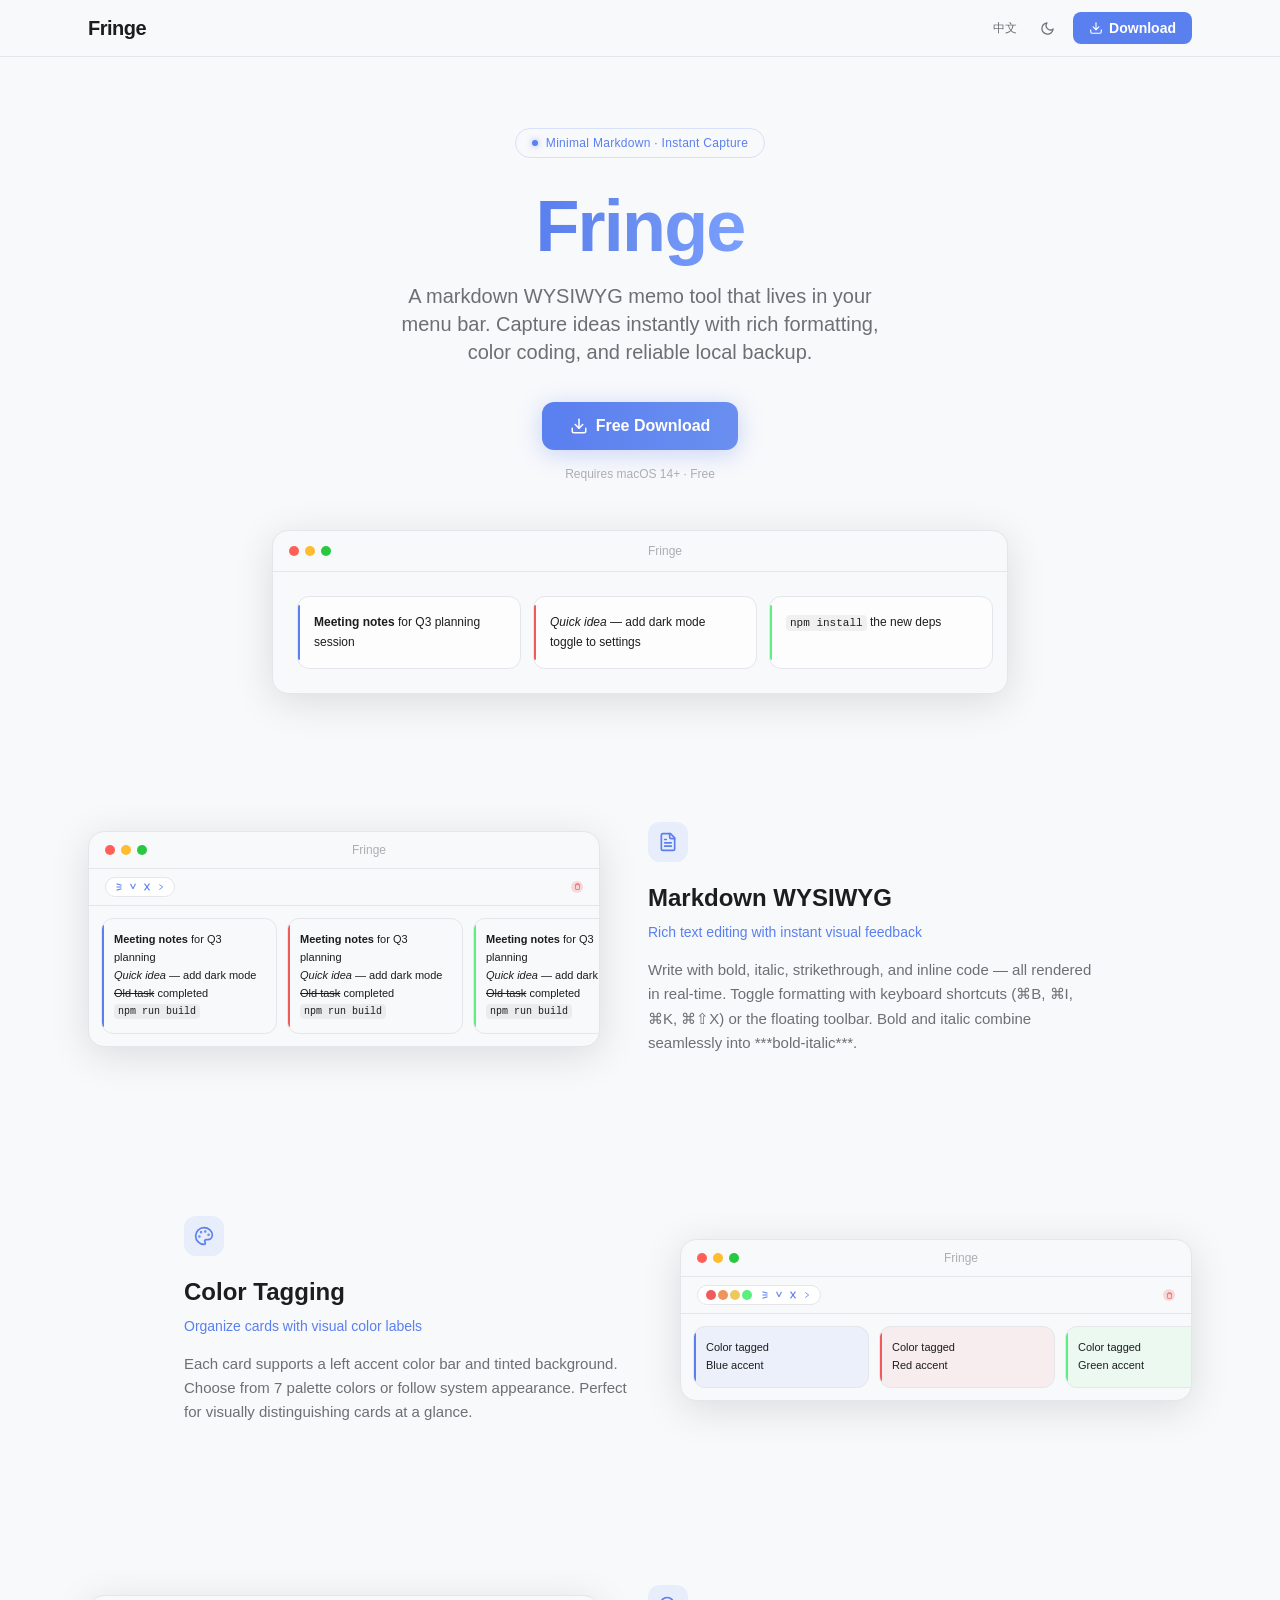
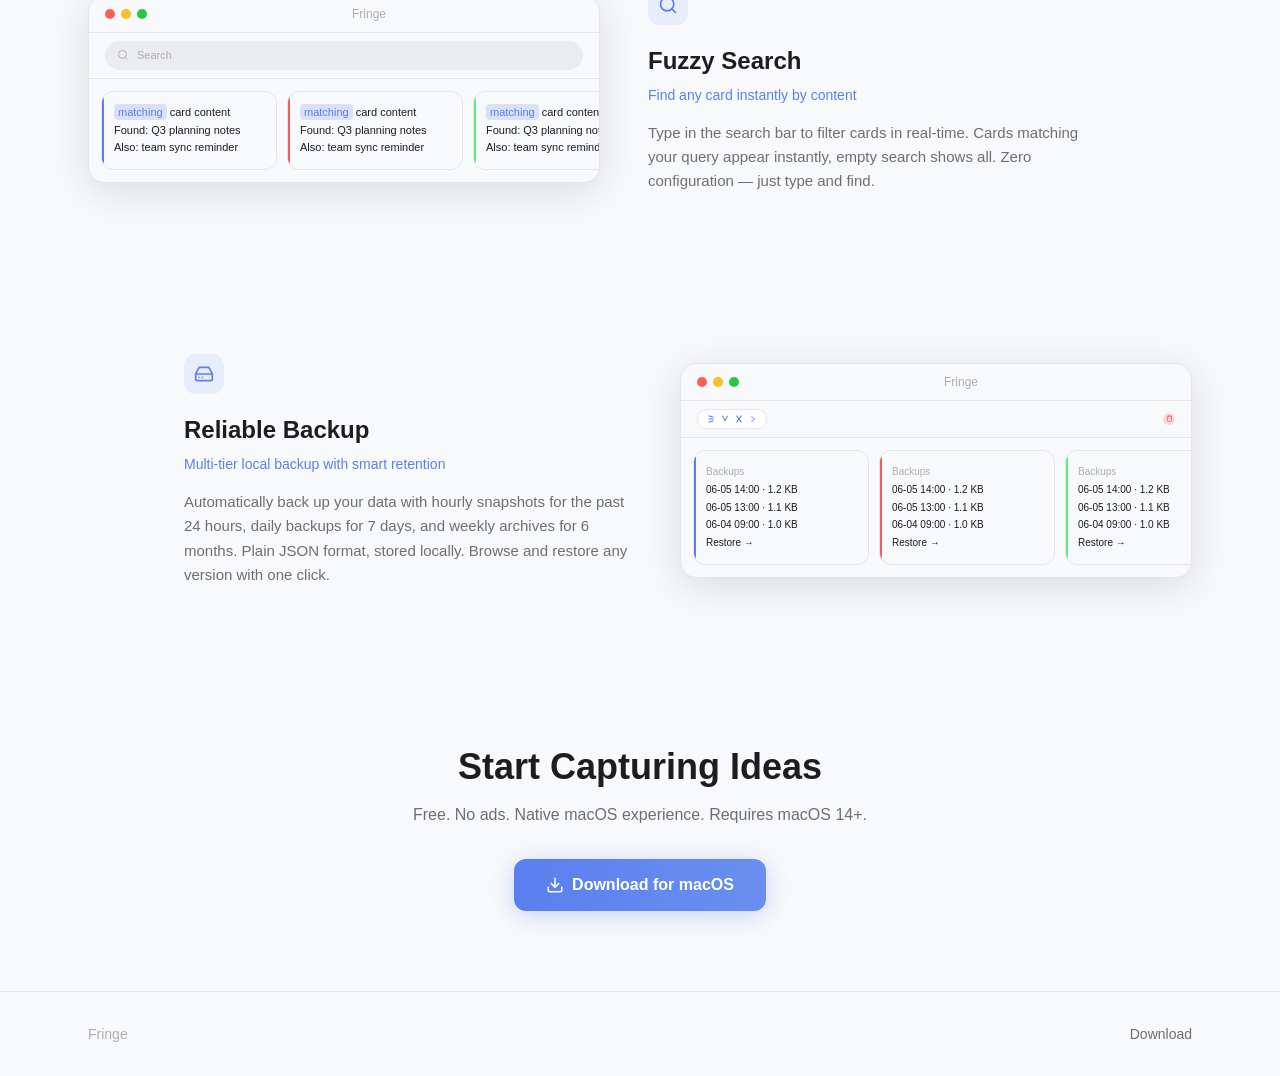
==== docs/index.html @ c09efaa2 "Fringe landing page website Minimal Markdown memo app website with: - Hero section with app UI mocku" ====
<!DOCTYPE html>
<html lang="zh-Hans" class="dark">
<head>
  <meta charset="UTF-8" />
  <meta name="viewport" content="width=device-width, initial-scale=1.0" />
  <title>Fringe — Minimal Markdown Memo</title>
  <link rel="preconnect" href="https://fonts.googleapis.com" />
  <script type="module" crossorigin src="./assets/index-8zR9MeC_.js"></script>
  <link rel="stylesheet" crossorigin href="./assets/index-Bd15b1M5.css">
</head>
<body>
  <div id="root"></div>
</body>
</html>
---- docs/assets/index-Bd15b1M5.css ----
*,:before,:after{--tw-border-spacing-x: 0;--tw-border-spacing-y: 0;--tw-translate-x: 0;--tw-translate-y: 0;--tw-rotate: 0;--tw-skew-x: 0;--tw-skew-y: 0;--tw-scale-x: 1;--tw-scale-y: 1;--tw-pan-x: ;--tw-pan-y: ;--tw-pinch-zoom: ;--tw-scroll-snap-strictness: proximity;--tw-gradient-from-position: ;--tw-gradient-via-position: ;--tw-gradient-to-position: ;--tw-ordinal: ;--tw-slashed-zero: ;--tw-numeric-figure: ;--tw-numeric-spacing: ;--tw-numeric-fraction: ;--tw-ring-inset: ;--tw-ring-offset-width: 0px;--tw-ring-offset-color: #fff;--tw-ring-color: rgb(59 130 246 / .5);--tw-ring-offset-shadow: 0 0 #0000;--tw-ring-shadow: 0 0 #0000;--tw-shadow: 0 0 #0000;--tw-shadow-colored: 0 0 #0000;--tw-blur: ;--tw-brightness: ;--tw-contrast: ;--tw-grayscale: ;--tw-hue-rotate: ;--tw-invert: ;--tw-saturate: ;--tw-sepia: ;--tw-drop-shadow: ;--tw-backdrop-blur: ;--tw-backdrop-brightness: ;--tw-backdrop-contrast: ;--tw-backdrop-grayscale: ;--tw-backdrop-hue-rotate: ;--tw-backdrop-invert: ;--tw-backdrop-opacity: ;--tw-backdrop-saturate: ;--tw-backdrop-sepia: ;--tw-contain-size: ;--tw-contain-layout: ;--tw-contain-paint: ;--tw-contain-style: }::backdrop{--tw-border-spacing-x: 0;--tw-border-spacing-y: 0;--tw-translate-x: 0;--tw-translate-y: 0;--tw-rotate: 0;--tw-skew-x: 0;--tw-skew-y: 0;--tw-scale-x: 1;--tw-scale-y: 1;--tw-pan-x: ;--tw-pan-y: ;--tw-pinch-zoom: ;--tw-scroll-snap-strictness: proximity;--tw-gradient-from-position: ;--tw-gradient-via-position: ;--tw-gradient-to-position: ;--tw-ordinal: ;--tw-slashed-zero: ;--tw-numeric-figure: ;--tw-numeric-spacing: ;--tw-numeric-fraction: ;--tw-ring-inset: ;--tw-ring-offset-width: 0px;--tw-ring-offset-color: #fff;--tw-ring-color: rgb(59 130 246 / .5);--tw-ring-offset-shadow: 0 0 #0000;--tw-ring-shadow: 0 0 #0000;--tw-shadow: 0 0 #0000;--tw-shadow-colored: 0 0 #0000;--tw-blur: ;--tw-brightness: ;--tw-contrast: ;--tw-grayscale: ;--tw-hue-rotate: ;--tw-invert: ;--tw-saturate: ;--tw-sepia: ;--tw-drop-shadow: ;--tw-backdrop-blur: ;--tw-backdrop-brightness: ;--tw-backdrop-contrast: ;--tw-backdrop-grayscale: ;--tw-backdrop-hue-rotate: ;--tw-backdrop-invert: ;--tw-backdrop-opacity: ;--tw-backdrop-saturate: ;--tw-backdrop-sepia: ;--tw-contain-size: ;--tw-contain-layout: ;--tw-contain-paint: ;--tw-contain-style: }*,:before,:after{box-sizing:border-box;border-width:0;border-style:solid;border-color:#e5e7eb}:before,:after{--tw-content: ""}html,:host{line-height:1.5;-webkit-text-size-adjust:100%;-moz-tab-size:4;-o-tab-size:4;tab-size:4;font-family:SF Pro Display,SF Pro Text,-apple-system,BlinkMacSystemFont,Helvetica Neue,sans-serif;font-feature-settings:normal;font-variation-settings:normal;-webkit-tap-highlight-color:transparent}body{margin:0;line-height:inherit}hr{height:0;color:inherit;border-top-width:1px}abbr:where([title]){-webkit-text-decoration:underline dotted;text-decoration:underline dotted}h1,h2,h3,h4,h5,h6{font-size:inherit;font-weight:inherit}a{color:inherit;text-decoration:inherit}b,strong{font-weight:bolder}code,kbd,samp,pre{font-family:ui-monospace,SFMono-Regular,Menlo,Monaco,Consolas,Liberation Mono,Courier New,monospace;font-feature-settings:normal;font-variation-settings:normal;font-size:1em}small{font-size:80%}sub,sup{font-size:75%;line-height:0;position:relative;vertical-align:baseline}sub{bottom:-.25em}sup{top:-.5em}table{text-indent:0;border-color:inherit;border-collapse:collapse}button,input,optgroup,select,textarea{font-family:inherit;font-feature-settings:inherit;font-variation-settings:inherit;font-size:100%;font-weight:inherit;line-height:inherit;letter-spacing:inherit;color:inherit;margin:0;padding:0}button,select{text-transform:none}button,input:where([type=button]),input:where([type=reset]),input:where([type=submit]){-webkit-appearance:button;background-color:transparent;background-image:none}:-moz-focusring{outline:auto}:-moz-ui-invalid{box-shadow:none}progress{vertical-align:baseline}::-webkit-inner-spin-button,::-webkit-outer-spin-button{height:auto}[type=search]{-webkit-appearance:textfield;outline-offset:-2px}::-webkit-search-decoration{-webkit-appearance:none}::-webkit-file-upload-button{-webkit-appearance:button;font:inherit}summary{display:list-item}blockquote,dl,dd,h1,h2,h3,h4,h5,h6,hr,figure,p,pre{margin:0}fieldset{margin:0;padding:0}legend{padding:0}ol,ul,menu{list-style:none;margin:0;padding:0}dialog{padding:0}textarea{resize:vertical}input::-moz-placeholder,textarea::-moz-placeholder{opacity:1;color:#9ca3af}input::placeholder,textarea::placeholder{opacity:1;color:#9ca3af}button,[role=button]{cursor:pointer}:disabled{cursor:default}img,svg,video,canvas,audio,iframe,embed,object{display:block;vertical-align:middle}img,video{max-width:100%;height:auto}[hidden]:where(:not([hidden=until-found])){display:none}.fixed{position:fixed}.absolute{position:absolute}.relative{position:relative}.bottom-1\.5{bottom:.375rem}.bottom-2{bottom:.5rem}.left-0{left:0}.right-0{right:0}.top-0{top:0}.top-1\.5{top:.375rem}.top-2{top:.5rem}.z-10{z-index:10}.z-50{z-index:50}.mx-auto{margin-left:auto;margin-right:auto}.mb-2{margin-bottom:.5rem}.mb-4{margin-bottom:1rem}.mb-5{margin-bottom:1.25rem}.mb-8{margin-bottom:2rem}.ml-1{margin-left:.25rem}.mr-1{margin-right:.25rem}.mt-12{margin-top:3rem}.mt-4{margin-top:1rem}.mt-5{margin-top:1.25rem}.mt-9{margin-top:2.25rem}.inline{display:inline}.flex{display:flex}.inline-flex{display:inline-flex}.h-1\.5{height:.375rem}.h-10{height:2.5rem}.h-14{height:3.5rem}.h-2\.5{height:.625rem}.h-3{height:.75rem}.h-8{height:2rem}.min-h-screen{min-height:100vh}.w-0\.5{width:.125rem}.w-1\.5{width:.375rem}.w-10{width:2.5rem}.w-2\.5{width:.625rem}.w-3{width:.75rem}.w-44{width:11rem}.w-56{width:14rem}.w-8{width:2rem}.w-full{width:100%}.max-w-2xl{max-width:42rem}.max-w-3xl{max-width:48rem}.max-w-6xl{max-width:72rem}.max-w-lg{max-width:32rem}.max-w-md{max-width:28rem}.flex-1{flex:1 1 0%}.flex-shrink-0{flex-shrink:0}.flex-col{flex-direction:column}.flex-wrap{flex-wrap:wrap}.items-center{align-items:center}.justify-center{justify-content:center}.justify-between{justify-content:space-between}.gap-0\.5{gap:.125rem}.gap-1{gap:.25rem}.gap-1\.5{gap:.375rem}.gap-12{gap:3rem}.gap-2{gap:.5rem}.gap-2\.5{gap:.625rem}.gap-3{gap:.75rem}.gap-4{gap:1rem}.gap-6{gap:1.5rem}.overflow-hidden{overflow:hidden}.overflow-x-auto{overflow-x:auto}.rounded{border-radius:.25rem}.rounded-2xl{border-radius:1rem}.rounded-full{border-radius:9999px}.rounded-lg{border-radius:.5rem}.rounded-md{border-radius:.375rem}.rounded-xl{border-radius:.75rem}.border{border-width:1px}.border-b{border-bottom-width:1px}.border-t{border-top-width:1px}.border-\[\#5A7FEF\]\/20{border-color:#5a7fef33}.border-\[\#e5e5ea\]{--tw-border-opacity: 1;border-color:rgb(229 229 234 / var(--tw-border-opacity, 1))}.bg-\[\#28c840\]{--tw-bg-opacity: 1;background-color:rgb(40 200 64 / var(--tw-bg-opacity, 1))}.bg-\[\#5A7FEF\]{--tw-bg-opacity: 1;background-color:rgb(90 127 239 / var(--tw-bg-opacity, 1))}.bg-\[\#5A7FEF\]\/10{background-color:#5a7fef1a}.bg-\[\#5A7FEF\]\/20{background-color:#5a7fef33}.bg-\[\#5AEF7F\]{--tw-bg-opacity: 1;background-color:rgb(90 239 127 / var(--tw-bg-opacity, 1))}.bg-\[\#EF5A5A\]{--tw-bg-opacity: 1;background-color:rgb(239 90 90 / var(--tw-bg-opacity, 1))}.bg-\[\#EF5A5A\]\/20{background-color:#ef5a5a33}.bg-\[\#f8f9fb\]{--tw-bg-opacity: 1;background-color:rgb(248 249 251 / var(--tw-bg-opacity, 1))}.bg-\[\#f8f9fb\]\/80{background-color:#f8f9fbcc}.bg-\[\#febc2e\]{--tw-bg-opacity: 1;background-color:rgb(254 188 46 / var(--tw-bg-opacity, 1))}.bg-\[\#ff5f57\]{--tw-bg-opacity: 1;background-color:rgb(255 95 87 / var(--tw-bg-opacity, 1))}.bg-black\/5{background-color:#0000000d}.bg-white{--tw-bg-opacity: 1;background-color:rgb(255 255 255 / var(--tw-bg-opacity, 1))}.bg-white\/70{background-color:#ffffffb3}.bg-gradient-to-r{background-image:linear-gradient(to right,var(--tw-gradient-stops))}.from-\[\#5A7FEF\]{--tw-gradient-from: #5A7FEF var(--tw-gradient-from-position);--tw-gradient-to: rgb(90 127 239 / 0) var(--tw-gradient-to-position);--tw-gradient-stops: var(--tw-gradient-from), var(--tw-gradient-to)}.via-\[\#6A8FF0\]{--tw-gradient-to: rgb(106 143 240 / 0) var(--tw-gradient-to-position);--tw-gradient-stops: var(--tw-gradient-from), #6A8FF0 var(--tw-gradient-via-position), var(--tw-gradient-to)}.to-\[\#6A8FF0\]{--tw-gradient-to: #6A8FF0 var(--tw-gradient-to-position)}.to-\[\#7A9FFF\]{--tw-gradient-to: #7A9FFF var(--tw-gradient-to-position)}.bg-clip-text{-webkit-background-clip:text;background-clip:text}.p-3{padding:.75rem}.p-4{padding:1rem}.p-6{padding:1.5rem}.px-1{padding-left:.25rem;padding-right:.25rem}.px-2{padding-left:.5rem;padding-right:.5rem}.px-3{padding-left:.75rem;padding-right:.75rem}.px-4{padding-left:1rem;padding-right:1rem}.px-6{padding-left:1.5rem;padding-right:1.5rem}.px-7{padding-left:1.75rem;padding-right:1.75rem}.px-8{padding-left:2rem;padding-right:2rem}.py-0\.5{padding-top:.125rem;padding-bottom:.125rem}.py-1{padding-top:.25rem;padding-bottom:.25rem}.py-1\.5{padding-top:.375rem;padding-bottom:.375rem}.py-2{padding-top:.5rem;padding-bottom:.5rem}.py-2\.5{padding-top:.625rem;padding-bottom:.625rem}.py-20{padding-top:5rem;padding-bottom:5rem}.py-3{padding-top:.75rem;padding-bottom:.75rem}.py-3\.5{padding-top:.875rem;padding-bottom:.875rem}.py-8{padding-top:2rem;padding-bottom:2rem}.pb-12{padding-bottom:3rem}.pt-32{padding-top:8rem}.text-center{text-align:center}.font-mono{font-family:ui-monospace,SFMono-Regular,Menlo,Monaco,Consolas,Liberation Mono,Courier New,monospace}.text-2xl{font-size:1.5rem;line-height:2rem}.text-3xl{font-size:1.875rem;line-height:2.25rem}.text-5xl{font-size:3rem;line-height:1}.text-\[10px\]{font-size:10px}.text-\[11px\]{font-size:11px}.text-\[15px\]{font-size:15px}.text-base{font-size:1rem;line-height:1.5rem}.text-lg{font-size:1.125rem;line-height:1.75rem}.text-sm{font-size:.875rem;line-height:1.25rem}.text-xl{font-size:1.25rem;line-height:1.75rem}.text-xs{font-size:.75rem;line-height:1rem}.font-bold{font-weight:700}.font-extrabold{font-weight:800}.font-medium{font-weight:500}.font-semibold{font-weight:600}.italic{font-style:italic}.leading-\[1\.08\]{line-height:1.08}.leading-relaxed{line-height:1.625}.tracking-tight{letter-spacing:-.025em}.tracking-wide{letter-spacing:.025em}.text-\[\#1d1d1f\]{--tw-text-opacity: 1;color:rgb(29 29 31 / var(--tw-text-opacity, 1))}.text-\[\#5A7FEF\]{--tw-text-opacity: 1;color:rgb(90 127 239 / var(--tw-text-opacity, 1))}.text-\[\#6e6e73\]{--tw-text-opacity: 1;color:rgb(110 110 115 / var(--tw-text-opacity, 1))}.text-\[\#aeaeb2\]{--tw-text-opacity: 1;color:rgb(174 174 178 / var(--tw-text-opacity, 1))}.text-\[5A7FEF\]{color:5A7FEF}.text-transparent{color:transparent}.text-white{--tw-text-opacity: 1;color:rgb(255 255 255 / var(--tw-text-opacity, 1))}.line-through{text-decoration-line:line-through}.no-underline{text-decoration-line:none}.shadow-\[0_0_6px_rgba\(90\,127\,239\,0\.6\)\]{--tw-shadow: 0 0 6px rgba(90,127,239,.6);--tw-shadow-colored: 0 0 6px var(--tw-shadow-color);box-shadow:var(--tw-ring-offset-shadow, 0 0 #0000),var(--tw-ring-shadow, 0 0 #0000),var(--tw-shadow)}.shadow-\[0_4px_24px_rgba\(90\,127\,239\,0\.3\)\]{--tw-shadow: 0 4px 24px rgba(90,127,239,.3);--tw-shadow-colored: 0 4px 24px var(--tw-shadow-color);box-shadow:var(--tw-ring-offset-shadow, 0 0 #0000),var(--tw-ring-shadow, 0 0 #0000),var(--tw-shadow)}.shadow-\[0_8px_40px_rgba\(0\,0\,0\,0\.12\)\]{--tw-shadow: 0 8px 40px rgba(0,0,0,.12);--tw-shadow-colored: 0 8px 40px var(--tw-shadow-color);box-shadow:var(--tw-ring-offset-shadow, 0 0 #0000),var(--tw-ring-shadow, 0 0 #0000),var(--tw-shadow)}.filter{filter:var(--tw-blur) var(--tw-brightness) var(--tw-contrast) var(--tw-grayscale) var(--tw-hue-rotate) var(--tw-invert) var(--tw-saturate) var(--tw-sepia) var(--tw-drop-shadow)}.backdrop-blur-xl{--tw-backdrop-blur: blur(24px);-webkit-backdrop-filter:var(--tw-backdrop-blur) var(--tw-backdrop-brightness) var(--tw-backdrop-contrast) var(--tw-backdrop-grayscale) var(--tw-backdrop-hue-rotate) var(--tw-backdrop-invert) var(--tw-backdrop-opacity) var(--tw-backdrop-saturate) var(--tw-backdrop-sepia);backdrop-filter:var(--tw-backdrop-blur) var(--tw-backdrop-brightness) var(--tw-backdrop-contrast) var(--tw-backdrop-grayscale) var(--tw-backdrop-hue-rotate) var(--tw-backdrop-invert) var(--tw-backdrop-opacity) var(--tw-backdrop-saturate) var(--tw-backdrop-sepia)}.transition-all{transition-property:all;transition-timing-function:cubic-bezier(.4,0,.2,1);transition-duration:.15s}.transition-colors{transition-property:color,background-color,border-color,text-decoration-color,fill,stroke;transition-timing-function:cubic-bezier(.4,0,.2,1);transition-duration:.15s}*{margin:0;padding:0;box-sizing:border-box}html{scroll-behavior:smooth}body{font-family:-apple-system,BlinkMacSystemFont,SF Pro Display,SF Pro Text,Helvetica Neue,sans-serif;-webkit-font-smoothing:antialiased;overflow-x:hidden}.light body{background:#f8f9fb;color:#1d1d1f}.light .bg-surface{background:#f8f9fb}.light .bg-card{background:#fff}.light .border-subtle{border-color:#e5e5ea}.light .text-primary{color:#1d1d1f}.light .text-secondary{color:#6e6e73}.light .text-tertiary{color:#aeaeb2}.dark body{background:#0a0d14;color:#e8e8ed}.dark .bg-surface{background:#0a0d14}.dark .bg-card{background:#13161f}.dark .border-subtle{border-color:#1e2230}.dark .text-primary{color:#e8e8ed}.dark .text-secondary{color:#8e8e9a}.dark .text-tertiary{color:#5a5a6e}.dark body:after{content:"";position:fixed;top:0;right:0;bottom:0;left:0;z-index:0;pointer-events:none;background-image:linear-gradient(rgba(0,187,225,.025) 1px,transparent 1px),linear-gradient(90deg,rgba(0,187,225,.025) 1px,transparent 1px);background-size:56px 56px;-webkit-mask-image:radial-gradient(ellipse 80% 80% at 50% 0%,black 25%,transparent 65%);mask-image:radial-gradient(ellipse 80% 80% at 50% 0%,black 25%,transparent 65%)}::-webkit-scrollbar{width:5px}::-webkit-scrollbar-track{background:transparent}::-webkit-scrollbar-thumb{background:#333;border-radius:3px}::-webkit-scrollbar-thumb:hover{background:#555}.accent-line{width:40px;height:3px;border-radius:2px;background:linear-gradient(90deg,#0085ff,#00bfff);box-shadow:0 0 12px #0085ff66}.dark .accent-line{box-shadow:0 0 16px #00bbe180}.glow-ring{border-radius:50%;background:radial-gradient(circle,rgba(0,133,255,.1) 0%,transparent 70%)}.hover\:-translate-y-0\.5:hover{--tw-translate-y: -.125rem;transform:translate(var(--tw-translate-x),var(--tw-translate-y)) rotate(var(--tw-rotate)) skew(var(--tw-skew-x)) skewY(var(--tw-skew-y)) scaleX(var(--tw-scale-x)) scaleY(var(--tw-scale-y))}.hover\:bg-\[\#4A6FDF\]:hover{--tw-bg-opacity: 1;background-color:rgb(74 111 223 / var(--tw-bg-opacity, 1))}.hover\:bg-\[\#e5e5ea\]:hover{--tw-bg-opacity: 1;background-color:rgb(229 229 234 / var(--tw-bg-opacity, 1))}.hover\:from-\[\#4A6FDF\]:hover{--tw-gradient-from: #4A6FDF var(--tw-gradient-from-position);--tw-gradient-to: rgb(74 111 223 / 0) var(--tw-gradient-to-position);--tw-gradient-stops: var(--tw-gradient-from), var(--tw-gradient-to)}.hover\:to-\[\#5A7FEF\]:hover{--tw-gradient-to: #5A7FEF var(--tw-gradient-to-position)}.hover\:text-\[\#1d1d1f\]:hover{--tw-text-opacity: 1;color:rgb(29 29 31 / var(--tw-text-opacity, 1))}.group:hover .group-hover\:text-\[\#5A7FEF\]{--tw-text-opacity: 1;color:rgb(90 127 239 / var(--tw-text-opacity, 1))}.dark\:border-\[\#1e2230\]:is(.dark *){--tw-border-opacity: 1;border-color:rgb(30 34 48 / var(--tw-border-opacity, 1))}.dark\:border-\[\#2a2d3a\]:is(.dark *){--tw-border-opacity: 1;border-color:rgb(42 45 58 / var(--tw-border-opacity, 1))}.dark\:border-\[\#7A9FFF\]\/20:is(.dark *){border-color:#7a9fff33}.dark\:bg-\[\#0a0d14\]\/75:is(.dark *){background-color:#0a0d14bf}.dark\:bg-\[\#12141c\]:is(.dark *){--tw-bg-opacity: 1;background-color:rgb(18 20 28 / var(--tw-bg-opacity, 1))}.dark\:bg-\[\#1a1d28\]:is(.dark *){--tw-bg-opacity: 1;background-color:rgb(26 29 40 / var(--tw-bg-opacity, 1))}.dark\:bg-\[\#1a1d28\]\/70:is(.dark *){background-color:#1a1d28b3}.dark\:bg-\[\#7A9FFF\]:is(.dark *){--tw-bg-opacity: 1;background-color:rgb(122 159 255 / var(--tw-bg-opacity, 1))}.dark\:bg-\[\#7A9FFF\]\/10:is(.dark *){background-color:#7a9fff1a}.dark\:bg-white\/10:is(.dark *){background-color:#ffffff1a}.dark\:bg-white\/5:is(.dark *){background-color:#ffffff0d}.dark\:text-\[\#5a5a6e\]:is(.dark *){--tw-text-opacity: 1;color:rgb(90 90 110 / var(--tw-text-opacity, 1))}.dark\:text-\[\#7A9FFF\]:is(.dark *){--tw-text-opacity: 1;color:rgb(122 159 255 / var(--tw-text-opacity, 1))}.dark\:text-\[\#8e8e9a\]:is(.dark *){--tw-text-opacity: 1;color:rgb(142 142 154 / var(--tw-text-opacity, 1))}.dark\:text-\[\#e8e8ed\]:is(.dark *){--tw-text-opacity: 1;color:rgb(232 232 237 / var(--tw-text-opacity, 1))}.dark\:shadow-\[0_4px_32px_rgba\(90\,127\,239\,0\.4\)\]:is(.dark *){--tw-shadow: 0 4px 32px rgba(90,127,239,.4);--tw-shadow-colored: 0 4px 32px var(--tw-shadow-color);box-shadow:var(--tw-ring-offset-shadow, 0 0 #0000),var(--tw-ring-shadow, 0 0 #0000),var(--tw-shadow)}.dark\:shadow-\[0_8px_40px_rgba\(0\,0\,0\,0\.4\)\]:is(.dark *){--tw-shadow: 0 8px 40px rgba(0,0,0,.4);--tw-shadow-colored: 0 8px 40px var(--tw-shadow-color);box-shadow:var(--tw-ring-offset-shadow, 0 0 #0000),var(--tw-ring-shadow, 0 0 #0000),var(--tw-shadow)}.dark\:hover\:bg-\[\#1e2230\]:hover:is(.dark *){--tw-bg-opacity: 1;background-color:rgb(30 34 48 / var(--tw-bg-opacity, 1))}.dark\:hover\:text-\[\#e8e8ed\]:hover:is(.dark *){--tw-text-opacity: 1;color:rgb(232 232 237 / var(--tw-text-opacity, 1))}@media(min-width:768px){.md\:flex-row{flex-direction:row}.md\:flex-row-reverse{flex-direction:row-reverse}.md\:text-4xl{font-size:2.25rem;line-height:2.5rem}.md\:text-7xl{font-size:4.5rem;line-height:1}.md\:text-xl{font-size:1.25rem;line-height:1.75rem}}
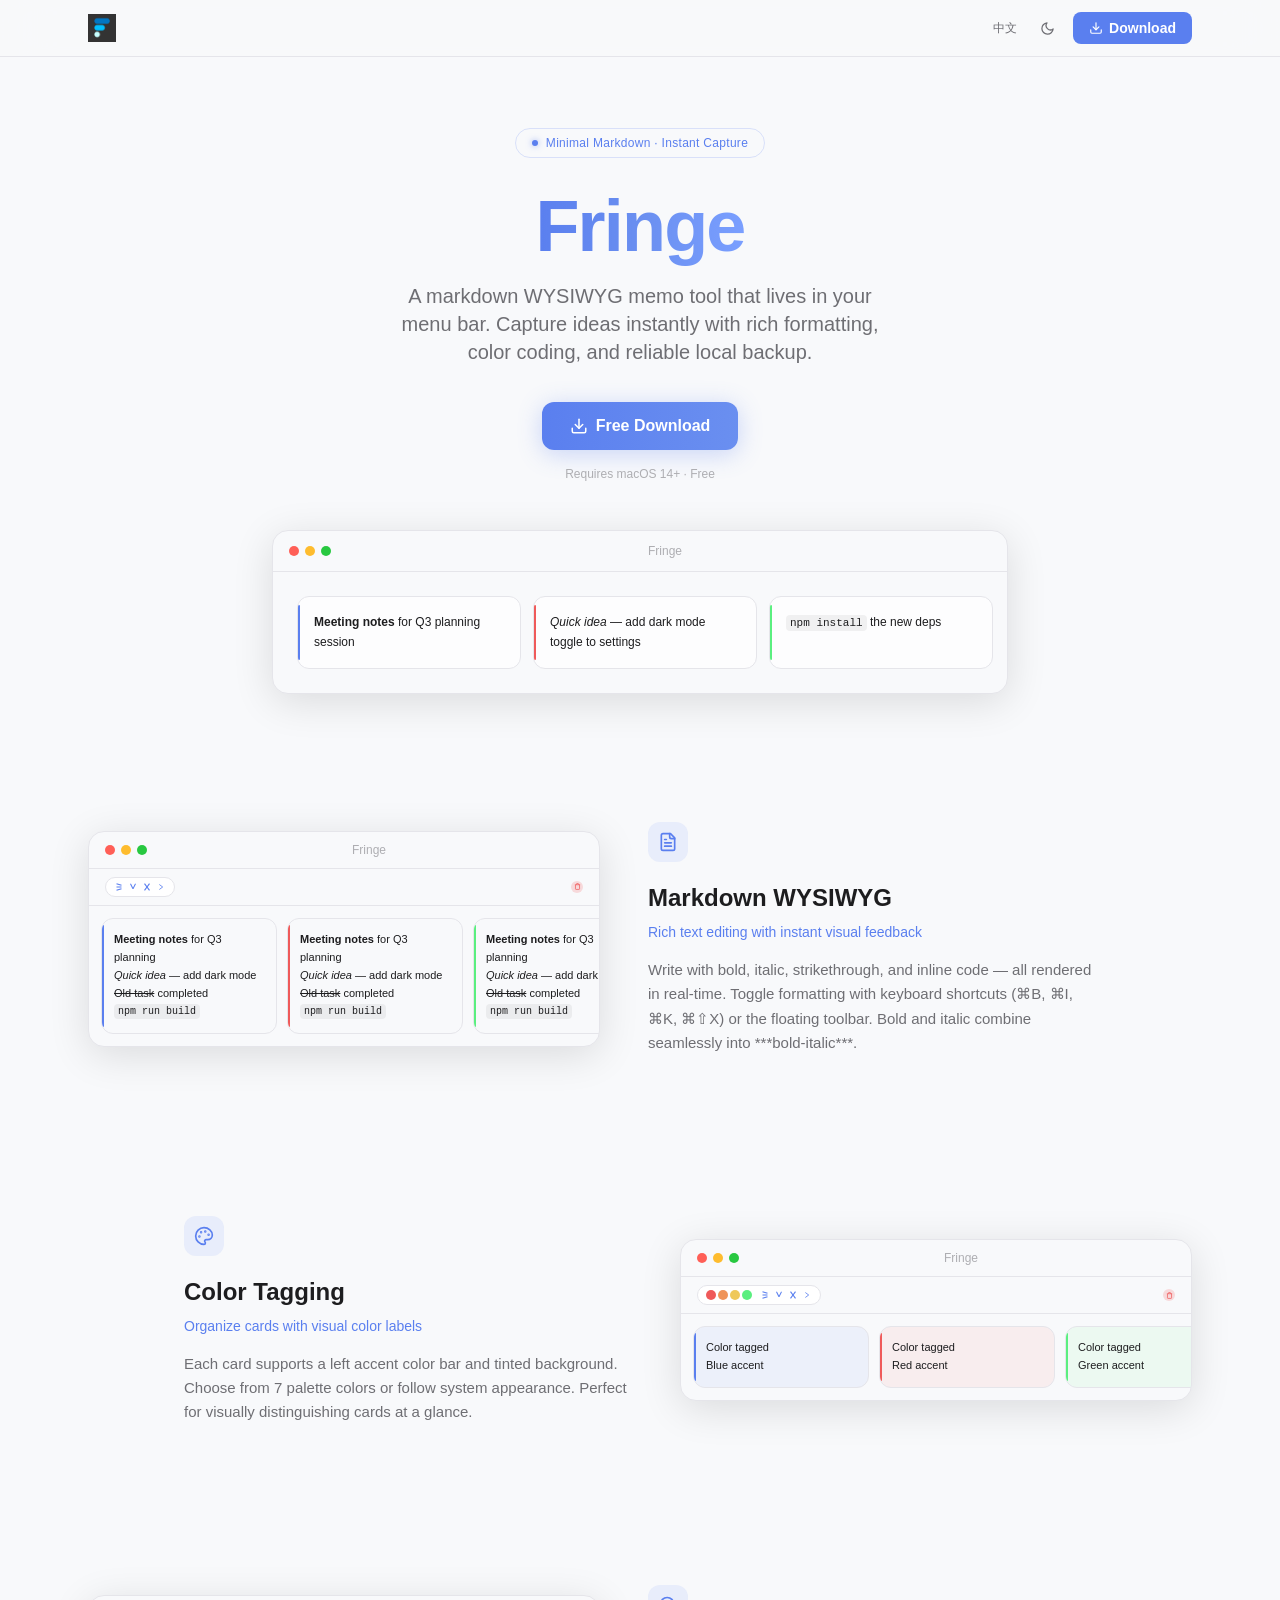
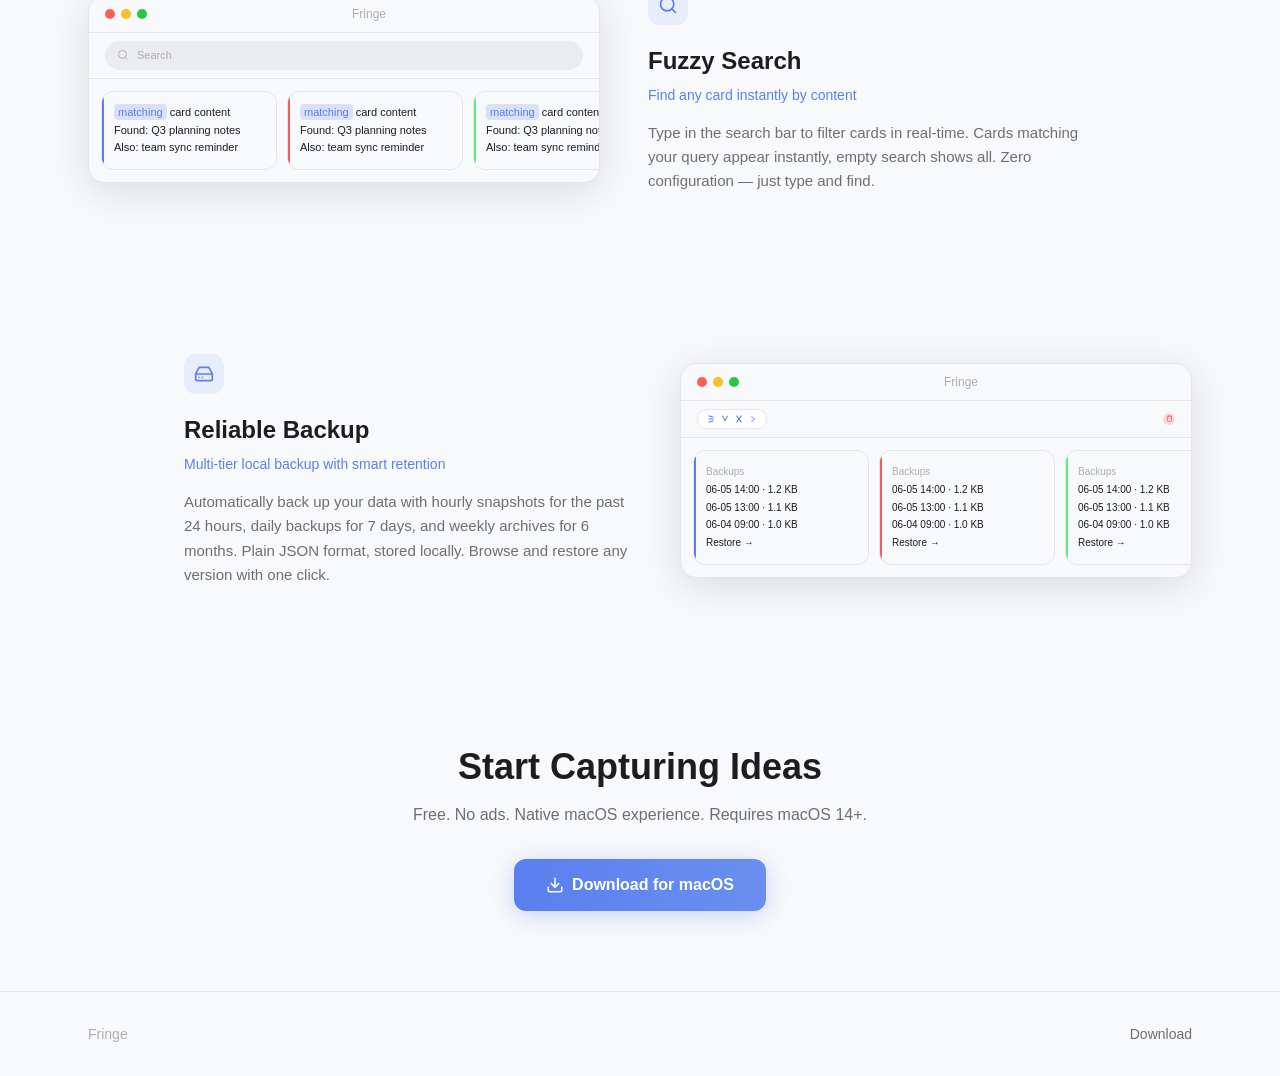
==== commit 7ecdf9fc: "feat: add logo to navbar with dark/light mode support Co-Authored-By: Claude Opus 4.7 <noreply@anthr" ====
--- a/docs/index.html
+++ b/docs/index.html
@@ -5,8 +5,8 @@
   <meta name="viewport" content="width=device-width, initial-scale=1.0" />
   <title>Fringe — Minimal Markdown Memo</title>
   <link rel="preconnect" href="https://fonts.googleapis.com" />
-  <script type="module" crossorigin src="./assets/index-8zR9MeC_.js"></script>
-  <link rel="stylesheet" crossorigin href="./assets/index-Bd15b1M5.css">
+  <script type="module" crossorigin src="./assets/index-DMrQAgc0.js"></script>
+  <link rel="stylesheet" crossorigin href="./assets/index-DA8Ka_DY.css">
 </head>
 <body>
   <div id="root"></div>
--- a/docs/assets/index-DA8Ka_DY.css
+++ b/docs/assets/index-DA8Ka_DY.css
@@ -0,0 +1 @@
+*,:before,:after{--tw-border-spacing-x: 0;--tw-border-spacing-y: 0;--tw-translate-x: 0;--tw-translate-y: 0;--tw-rotate: 0;--tw-skew-x: 0;--tw-skew-y: 0;--tw-scale-x: 1;--tw-scale-y: 1;--tw-pan-x: ;--tw-pan-y: ;--tw-pinch-zoom: ;--tw-scroll-snap-strictness: proximity;--tw-gradient-from-position: ;--tw-gradient-via-position: ;--tw-gradient-to-position: ;--tw-ordinal: ;--tw-slashed-zero: ;--tw-numeric-figure: ;--tw-numeric-spacing: ;--tw-numeric-fraction: ;--tw-ring-inset: ;--tw-ring-offset-width: 0px;--tw-ring-offset-color: #fff;--tw-ring-color: rgb(59 130 246 / .5);--tw-ring-offset-shadow: 0 0 #0000;--tw-ring-shadow: 0 0 #0000;--tw-shadow: 0 0 #0000;--tw-shadow-colored: 0 0 #0000;--tw-blur: ;--tw-brightness: ;--tw-contrast: ;--tw-grayscale: ;--tw-hue-rotate: ;--tw-invert: ;--tw-saturate: ;--tw-sepia: ;--tw-drop-shadow: ;--tw-backdrop-blur: ;--tw-backdrop-brightness: ;--tw-backdrop-contrast: ;--tw-backdrop-grayscale: ;--tw-backdrop-hue-rotate: ;--tw-backdrop-invert: ;--tw-backdrop-opacity: ;--tw-backdrop-saturate: ;--tw-backdrop-sepia: ;--tw-contain-size: ;--tw-contain-layout: ;--tw-contain-paint: ;--tw-contain-style: }::backdrop{--tw-border-spacing-x: 0;--tw-border-spacing-y: 0;--tw-translate-x: 0;--tw-translate-y: 0;--tw-rotate: 0;--tw-skew-x: 0;--tw-skew-y: 0;--tw-scale-x: 1;--tw-scale-y: 1;--tw-pan-x: ;--tw-pan-y: ;--tw-pinch-zoom: ;--tw-scroll-snap-strictness: proximity;--tw-gradient-from-position: ;--tw-gradient-via-position: ;--tw-gradient-to-position: ;--tw-ordinal: ;--tw-slashed-zero: ;--tw-numeric-figure: ;--tw-numeric-spacing: ;--tw-numeric-fraction: ;--tw-ring-inset: ;--tw-ring-offset-width: 0px;--tw-ring-offset-color: #fff;--tw-ring-color: rgb(59 130 246 / .5);--tw-ring-offset-shadow: 0 0 #0000;--tw-ring-shadow: 0 0 #0000;--tw-shadow: 0 0 #0000;--tw-shadow-colored: 0 0 #0000;--tw-blur: ;--tw-brightness: ;--tw-contrast: ;--tw-grayscale: ;--tw-hue-rotate: ;--tw-invert: ;--tw-saturate: ;--tw-sepia: ;--tw-drop-shadow: ;--tw-backdrop-blur: ;--tw-backdrop-brightness: ;--tw-backdrop-contrast: ;--tw-backdrop-grayscale: ;--tw-backdrop-hue-rotate: ;--tw-backdrop-invert: ;--tw-backdrop-opacity: ;--tw-backdrop-saturate: ;--tw-backdrop-sepia: ;--tw-contain-size: ;--tw-contain-layout: ;--tw-contain-paint: ;--tw-contain-style: }*,:before,:after{box-sizing:border-box;border-width:0;border-style:solid;border-color:#e5e7eb}:before,:after{--tw-content: ""}html,:host{line-height:1.5;-webkit-text-size-adjust:100%;-moz-tab-size:4;-o-tab-size:4;tab-size:4;font-family:SF Pro Display,SF Pro Text,-apple-system,BlinkMacSystemFont,Helvetica Neue,sans-serif;font-feature-settings:normal;font-variation-settings:normal;-webkit-tap-highlight-color:transparent}body{margin:0;line-height:inherit}hr{height:0;color:inherit;border-top-width:1px}abbr:where([title]){-webkit-text-decoration:underline dotted;text-decoration:underline dotted}h1,h2,h3,h4,h5,h6{font-size:inherit;font-weight:inherit}a{color:inherit;text-decoration:inherit}b,strong{font-weight:bolder}code,kbd,samp,pre{font-family:ui-monospace,SFMono-Regular,Menlo,Monaco,Consolas,Liberation Mono,Courier New,monospace;font-feature-settings:normal;font-variation-settings:normal;font-size:1em}small{font-size:80%}sub,sup{font-size:75%;line-height:0;position:relative;vertical-align:baseline}sub{bottom:-.25em}sup{top:-.5em}table{text-indent:0;border-color:inherit;border-collapse:collapse}button,input,optgroup,select,textarea{font-family:inherit;font-feature-settings:inherit;font-variation-settings:inherit;font-size:100%;font-weight:inherit;line-height:inherit;letter-spacing:inherit;color:inherit;margin:0;padding:0}button,select{text-transform:none}button,input:where([type=button]),input:where([type=reset]),input:where([type=submit]){-webkit-appearance:button;background-color:transparent;background-image:none}:-moz-focusring{outline:auto}:-moz-ui-invalid{box-shadow:none}progress{vertical-align:baseline}::-webkit-inner-spin-button,::-webkit-outer-spin-button{height:auto}[type=search]{-webkit-appearance:textfield;outline-offset:-2px}::-webkit-search-decoration{-webkit-appearance:none}::-webkit-file-upload-button{-webkit-appearance:button;font:inherit}summary{display:list-item}blockquote,dl,dd,h1,h2,h3,h4,h5,h6,hr,figure,p,pre{margin:0}fieldset{margin:0;padding:0}legend{padding:0}ol,ul,menu{list-style:none;margin:0;padding:0}dialog{padding:0}textarea{resize:vertical}input::-moz-placeholder,textarea::-moz-placeholder{opacity:1;color:#9ca3af}input::placeholder,textarea::placeholder{opacity:1;color:#9ca3af}button,[role=button]{cursor:pointer}:disabled{cursor:default}img,svg,video,canvas,audio,iframe,embed,object{display:block;vertical-align:middle}img,video{max-width:100%;height:auto}[hidden]:where(:not([hidden=until-found])){display:none}.fixed{position:fixed}.absolute{position:absolute}.relative{position:relative}.bottom-1\.5{bottom:.375rem}.bottom-2{bottom:.5rem}.left-0{left:0}.right-0{right:0}.top-0{top:0}.top-1\.5{top:.375rem}.top-2{top:.5rem}.z-10{z-index:10}.z-50{z-index:50}.mx-auto{margin-left:auto;margin-right:auto}.mb-2{margin-bottom:.5rem}.mb-4{margin-bottom:1rem}.mb-5{margin-bottom:1.25rem}.mb-8{margin-bottom:2rem}.ml-1{margin-left:.25rem}.mr-1{margin-right:.25rem}.mt-12{margin-top:3rem}.mt-4{margin-top:1rem}.mt-5{margin-top:1.25rem}.mt-9{margin-top:2.25rem}.inline{display:inline}.flex{display:flex}.inline-flex{display:inline-flex}.h-1\.5{height:.375rem}.h-10{height:2.5rem}.h-14{height:3.5rem}.h-2\.5{height:.625rem}.h-3{height:.75rem}.h-7{height:1.75rem}.h-8{height:2rem}.min-h-screen{min-height:100vh}.w-0\.5{width:.125rem}.w-1\.5{width:.375rem}.w-10{width:2.5rem}.w-2\.5{width:.625rem}.w-3{width:.75rem}.w-44{width:11rem}.w-56{width:14rem}.w-8{width:2rem}.w-auto{width:auto}.w-full{width:100%}.max-w-2xl{max-width:42rem}.max-w-3xl{max-width:48rem}.max-w-6xl{max-width:72rem}.max-w-lg{max-width:32rem}.max-w-md{max-width:28rem}.flex-1{flex:1 1 0%}.flex-shrink-0{flex-shrink:0}.flex-col{flex-direction:column}.flex-wrap{flex-wrap:wrap}.items-center{align-items:center}.justify-center{justify-content:center}.justify-between{justify-content:space-between}.gap-0\.5{gap:.125rem}.gap-1{gap:.25rem}.gap-1\.5{gap:.375rem}.gap-12{gap:3rem}.gap-2{gap:.5rem}.gap-2\.5{gap:.625rem}.gap-3{gap:.75rem}.gap-4{gap:1rem}.gap-6{gap:1.5rem}.overflow-hidden{overflow:hidden}.overflow-x-auto{overflow-x:auto}.rounded{border-radius:.25rem}.rounded-2xl{border-radius:1rem}.rounded-full{border-radius:9999px}.rounded-lg{border-radius:.5rem}.rounded-md{border-radius:.375rem}.rounded-xl{border-radius:.75rem}.border{border-width:1px}.border-b{border-bottom-width:1px}.border-t{border-top-width:1px}.border-\[\#5A7FEF\]\/20{border-color:#5a7fef33}.border-\[\#e5e5ea\]{--tw-border-opacity: 1;border-color:rgb(229 229 234 / var(--tw-border-opacity, 1))}.bg-\[\#28c840\]{--tw-bg-opacity: 1;background-color:rgb(40 200 64 / var(--tw-bg-opacity, 1))}.bg-\[\#5A7FEF\]{--tw-bg-opacity: 1;background-color:rgb(90 127 239 / var(--tw-bg-opacity, 1))}.bg-\[\#5A7FEF\]\/10{background-color:#5a7fef1a}.bg-\[\#5A7FEF\]\/20{background-color:#5a7fef33}.bg-\[\#5AEF7F\]{--tw-bg-opacity: 1;background-color:rgb(90 239 127 / var(--tw-bg-opacity, 1))}.bg-\[\#EF5A5A\]{--tw-bg-opacity: 1;background-color:rgb(239 90 90 / var(--tw-bg-opacity, 1))}.bg-\[\#EF5A5A\]\/20{background-color:#ef5a5a33}.bg-\[\#f8f9fb\]{--tw-bg-opacity: 1;background-color:rgb(248 249 251 / var(--tw-bg-opacity, 1))}.bg-\[\#f8f9fb\]\/80{background-color:#f8f9fbcc}.bg-\[\#febc2e\]{--tw-bg-opacity: 1;background-color:rgb(254 188 46 / var(--tw-bg-opacity, 1))}.bg-\[\#ff5f57\]{--tw-bg-opacity: 1;background-color:rgb(255 95 87 / var(--tw-bg-opacity, 1))}.bg-black\/5{background-color:#0000000d}.bg-white{--tw-bg-opacity: 1;background-color:rgb(255 255 255 / var(--tw-bg-opacity, 1))}.bg-white\/70{background-color:#ffffffb3}.bg-gradient-to-r{background-image:linear-gradient(to right,var(--tw-gradient-stops))}.from-\[\#5A7FEF\]{--tw-gradient-from: #5A7FEF var(--tw-gradient-from-position);--tw-gradient-to: rgb(90 127 239 / 0) var(--tw-gradient-to-position);--tw-gradient-stops: var(--tw-gradient-from), var(--tw-gradient-to)}.via-\[\#6A8FF0\]{--tw-gradient-to: rgb(106 143 240 / 0) var(--tw-gradient-to-position);--tw-gradient-stops: var(--tw-gradient-from), #6A8FF0 var(--tw-gradient-via-position), var(--tw-gradient-to)}.to-\[\#6A8FF0\]{--tw-gradient-to: #6A8FF0 var(--tw-gradient-to-position)}.to-\[\#7A9FFF\]{--tw-gradient-to: #7A9FFF var(--tw-gradient-to-position)}.bg-clip-text{-webkit-background-clip:text;background-clip:text}.p-3{padding:.75rem}.p-4{padding:1rem}.p-6{padding:1.5rem}.px-1{padding-left:.25rem;padding-right:.25rem}.px-2{padding-left:.5rem;padding-right:.5rem}.px-3{padding-left:.75rem;padding-right:.75rem}.px-4{padding-left:1rem;padding-right:1rem}.px-6{padding-left:1.5rem;padding-right:1.5rem}.px-7{padding-left:1.75rem;padding-right:1.75rem}.px-8{padding-left:2rem;padding-right:2rem}.py-0\.5{padding-top:.125rem;padding-bottom:.125rem}.py-1{padding-top:.25rem;padding-bottom:.25rem}.py-1\.5{padding-top:.375rem;padding-bottom:.375rem}.py-2{padding-top:.5rem;padding-bottom:.5rem}.py-2\.5{padding-top:.625rem;padding-bottom:.625rem}.py-20{padding-top:5rem;padding-bottom:5rem}.py-3{padding-top:.75rem;padding-bottom:.75rem}.py-3\.5{padding-top:.875rem;padding-bottom:.875rem}.py-8{padding-top:2rem;padding-bottom:2rem}.pb-12{padding-bottom:3rem}.pt-32{padding-top:8rem}.text-center{text-align:center}.font-mono{font-family:ui-monospace,SFMono-Regular,Menlo,Monaco,Consolas,Liberation Mono,Courier New,monospace}.text-2xl{font-size:1.5rem;line-height:2rem}.text-3xl{font-size:1.875rem;line-height:2.25rem}.text-5xl{font-size:3rem;line-height:1}.text-\[10px\]{font-size:10px}.text-\[11px\]{font-size:11px}.text-\[15px\]{font-size:15px}.text-base{font-size:1rem;line-height:1.5rem}.text-lg{font-size:1.125rem;line-height:1.75rem}.text-sm{font-size:.875rem;line-height:1.25rem}.text-xs{font-size:.75rem;line-height:1rem}.font-bold{font-weight:700}.font-extrabold{font-weight:800}.font-medium{font-weight:500}.font-semibold{font-weight:600}.italic{font-style:italic}.leading-\[1\.08\]{line-height:1.08}.leading-relaxed{line-height:1.625}.tracking-tight{letter-spacing:-.025em}.tracking-wide{letter-spacing:.025em}.text-\[\#1d1d1f\]{--tw-text-opacity: 1;color:rgb(29 29 31 / var(--tw-text-opacity, 1))}.text-\[\#5A7FEF\]{--tw-text-opacity: 1;color:rgb(90 127 239 / var(--tw-text-opacity, 1))}.text-\[\#6e6e73\]{--tw-text-opacity: 1;color:rgb(110 110 115 / var(--tw-text-opacity, 1))}.text-\[\#aeaeb2\]{--tw-text-opacity: 1;color:rgb(174 174 178 / var(--tw-text-opacity, 1))}.text-\[5A7FEF\]{color:5A7FEF}.text-transparent{color:transparent}.text-white{--tw-text-opacity: 1;color:rgb(255 255 255 / var(--tw-text-opacity, 1))}.line-through{text-decoration-line:line-through}.no-underline{text-decoration-line:none}.shadow-\[0_0_6px_rgba\(90\,127\,239\,0\.6\)\]{--tw-shadow: 0 0 6px rgba(90,127,239,.6);--tw-shadow-colored: 0 0 6px var(--tw-shadow-color);box-shadow:var(--tw-ring-offset-shadow, 0 0 #0000),var(--tw-ring-shadow, 0 0 #0000),var(--tw-shadow)}.shadow-\[0_4px_24px_rgba\(90\,127\,239\,0\.3\)\]{--tw-shadow: 0 4px 24px rgba(90,127,239,.3);--tw-shadow-colored: 0 4px 24px var(--tw-shadow-color);box-shadow:var(--tw-ring-offset-shadow, 0 0 #0000),var(--tw-ring-shadow, 0 0 #0000),var(--tw-shadow)}.shadow-\[0_8px_40px_rgba\(0\,0\,0\,0\.12\)\]{--tw-shadow: 0 8px 40px rgba(0,0,0,.12);--tw-shadow-colored: 0 8px 40px var(--tw-shadow-color);box-shadow:var(--tw-ring-offset-shadow, 0 0 #0000),var(--tw-ring-shadow, 0 0 #0000),var(--tw-shadow)}.filter{filter:var(--tw-blur) var(--tw-brightness) var(--tw-contrast) var(--tw-grayscale) var(--tw-hue-rotate) var(--tw-invert) var(--tw-saturate) var(--tw-sepia) var(--tw-drop-shadow)}.backdrop-blur-xl{--tw-backdrop-blur: blur(24px);-webkit-backdrop-filter:var(--tw-backdrop-blur) var(--tw-backdrop-brightness) var(--tw-backdrop-contrast) var(--tw-backdrop-grayscale) var(--tw-backdrop-hue-rotate) var(--tw-backdrop-invert) var(--tw-backdrop-opacity) var(--tw-backdrop-saturate) var(--tw-backdrop-sepia);backdrop-filter:var(--tw-backdrop-blur) var(--tw-backdrop-brightness) var(--tw-backdrop-contrast) var(--tw-backdrop-grayscale) var(--tw-backdrop-hue-rotate) var(--tw-backdrop-invert) var(--tw-backdrop-opacity) var(--tw-backdrop-saturate) var(--tw-backdrop-sepia)}.transition-all{transition-property:all;transition-timing-function:cubic-bezier(.4,0,.2,1);transition-duration:.15s}.transition-colors{transition-property:color,background-color,border-color,text-decoration-color,fill,stroke;transition-timing-function:cubic-bezier(.4,0,.2,1);transition-duration:.15s}*{margin:0;padding:0;box-sizing:border-box}html{scroll-behavior:smooth}body{font-family:-apple-system,BlinkMacSystemFont,SF Pro Display,SF Pro Text,Helvetica Neue,sans-serif;-webkit-font-smoothing:antialiased;overflow-x:hidden}.light body{background:#f8f9fb;color:#1d1d1f}.light .bg-surface{background:#f8f9fb}.light .bg-card{background:#fff}.light .border-subtle{border-color:#e5e5ea}.light .text-primary{color:#1d1d1f}.light .text-secondary{color:#6e6e73}.light .text-tertiary{color:#aeaeb2}.dark body{background:#0a0d14;color:#e8e8ed}.dark .bg-surface{background:#0a0d14}.dark .bg-card{background:#13161f}.dark .border-subtle{border-color:#1e2230}.dark .text-primary{color:#e8e8ed}.dark .text-secondary{color:#8e8e9a}.dark .text-tertiary{color:#5a5a6e}.dark body:after{content:"";position:fixed;top:0;right:0;bottom:0;left:0;z-index:0;pointer-events:none;background-image:linear-gradient(rgba(0,187,225,.025) 1px,transparent 1px),linear-gradient(90deg,rgba(0,187,225,.025) 1px,transparent 1px);background-size:56px 56px;-webkit-mask-image:radial-gradient(ellipse 80% 80% at 50% 0%,black 25%,transparent 65%);mask-image:radial-gradient(ellipse 80% 80% at 50% 0%,black 25%,transparent 65%)}::-webkit-scrollbar{width:5px;height:3px}::-webkit-scrollbar-track{background:transparent}.light ::-webkit-scrollbar-thumb{background:#d5d5dd;border-radius:3px}.light ::-webkit-scrollbar-thumb:hover{background:#aeaeb2}.dark ::-webkit-scrollbar-thumb{background:#3a3d4a;border-radius:3px}.dark ::-webkit-scrollbar-thumb:hover{background:#555}.accent-line{width:40px;height:3px;border-radius:2px;background:linear-gradient(90deg,#0085ff,#00bfff);box-shadow:0 0 12px #0085ff66}.dark .accent-line{box-shadow:0 0 16px #00bbe180}.glow-ring{border-radius:50%;background:radial-gradient(circle,rgba(0,133,255,.1) 0%,transparent 70%)}.hover\:-translate-y-0\.5:hover{--tw-translate-y: -.125rem;transform:translate(var(--tw-translate-x),var(--tw-translate-y)) rotate(var(--tw-rotate)) skew(var(--tw-skew-x)) skewY(var(--tw-skew-y)) scaleX(var(--tw-scale-x)) scaleY(var(--tw-scale-y))}.hover\:bg-\[\#4A6FDF\]:hover{--tw-bg-opacity: 1;background-color:rgb(74 111 223 / var(--tw-bg-opacity, 1))}.hover\:bg-\[\#e5e5ea\]:hover{--tw-bg-opacity: 1;background-color:rgb(229 229 234 / var(--tw-bg-opacity, 1))}.hover\:from-\[\#4A6FDF\]:hover{--tw-gradient-from: #4A6FDF var(--tw-gradient-from-position);--tw-gradient-to: rgb(74 111 223 / 0) var(--tw-gradient-to-position);--tw-gradient-stops: var(--tw-gradient-from), var(--tw-gradient-to)}.hover\:to-\[\#5A7FEF\]:hover{--tw-gradient-to: #5A7FEF var(--tw-gradient-to-position)}.hover\:text-\[\#1d1d1f\]:hover{--tw-text-opacity: 1;color:rgb(29 29 31 / var(--tw-text-opacity, 1))}.dark\:border-\[\#1e2230\]:is(.dark *){--tw-border-opacity: 1;border-color:rgb(30 34 48 / var(--tw-border-opacity, 1))}.dark\:border-\[\#2a2d3a\]:is(.dark *){--tw-border-opacity: 1;border-color:rgb(42 45 58 / var(--tw-border-opacity, 1))}.dark\:border-\[\#7A9FFF\]\/20:is(.dark *){border-color:#7a9fff33}.dark\:bg-\[\#0a0d14\]\/75:is(.dark *){background-color:#0a0d14bf}.dark\:bg-\[\#12141c\]:is(.dark *){--tw-bg-opacity: 1;background-color:rgb(18 20 28 / var(--tw-bg-opacity, 1))}.dark\:bg-\[\#1a1d28\]:is(.dark *){--tw-bg-opacity: 1;background-color:rgb(26 29 40 / var(--tw-bg-opacity, 1))}.dark\:bg-\[\#1a1d28\]\/70:is(.dark *){background-color:#1a1d28b3}.dark\:bg-\[\#7A9FFF\]:is(.dark *){--tw-bg-opacity: 1;background-color:rgb(122 159 255 / var(--tw-bg-opacity, 1))}.dark\:bg-\[\#7A9FFF\]\/10:is(.dark *){background-color:#7a9fff1a}.dark\:bg-white\/10:is(.dark *){background-color:#ffffff1a}.dark\:bg-white\/5:is(.dark *){background-color:#ffffff0d}.dark\:text-\[\#5a5a6e\]:is(.dark *){--tw-text-opacity: 1;color:rgb(90 90 110 / var(--tw-text-opacity, 1))}.dark\:text-\[\#7A9FFF\]:is(.dark *){--tw-text-opacity: 1;color:rgb(122 159 255 / var(--tw-text-opacity, 1))}.dark\:text-\[\#8e8e9a\]:is(.dark *){--tw-text-opacity: 1;color:rgb(142 142 154 / var(--tw-text-opacity, 1))}.dark\:text-\[\#e8e8ed\]:is(.dark *){--tw-text-opacity: 1;color:rgb(232 232 237 / var(--tw-text-opacity, 1))}.dark\:shadow-\[0_4px_32px_rgba\(90\,127\,239\,0\.4\)\]:is(.dark *){--tw-shadow: 0 4px 32px rgba(90,127,239,.4);--tw-shadow-colored: 0 4px 32px var(--tw-shadow-color);box-shadow:var(--tw-ring-offset-shadow, 0 0 #0000),var(--tw-ring-shadow, 0 0 #0000),var(--tw-shadow)}.dark\:shadow-\[0_8px_40px_rgba\(0\,0\,0\,0\.4\)\]:is(.dark *){--tw-shadow: 0 8px 40px rgba(0,0,0,.4);--tw-shadow-colored: 0 8px 40px var(--tw-shadow-color);box-shadow:var(--tw-ring-offset-shadow, 0 0 #0000),var(--tw-ring-shadow, 0 0 #0000),var(--tw-shadow)}.dark\:hover\:bg-\[\#1e2230\]:hover:is(.dark *){--tw-bg-opacity: 1;background-color:rgb(30 34 48 / var(--tw-bg-opacity, 1))}.dark\:hover\:text-\[\#e8e8ed\]:hover:is(.dark *){--tw-text-opacity: 1;color:rgb(232 232 237 / var(--tw-text-opacity, 1))}@media(min-width:768px){.md\:flex-row{flex-direction:row}.md\:flex-row-reverse{flex-direction:row-reverse}.md\:text-4xl{font-size:2.25rem;line-height:2.5rem}.md\:text-7xl{font-size:4.5rem;line-height:1}.md\:text-xl{font-size:1.25rem;line-height:1.75rem}}
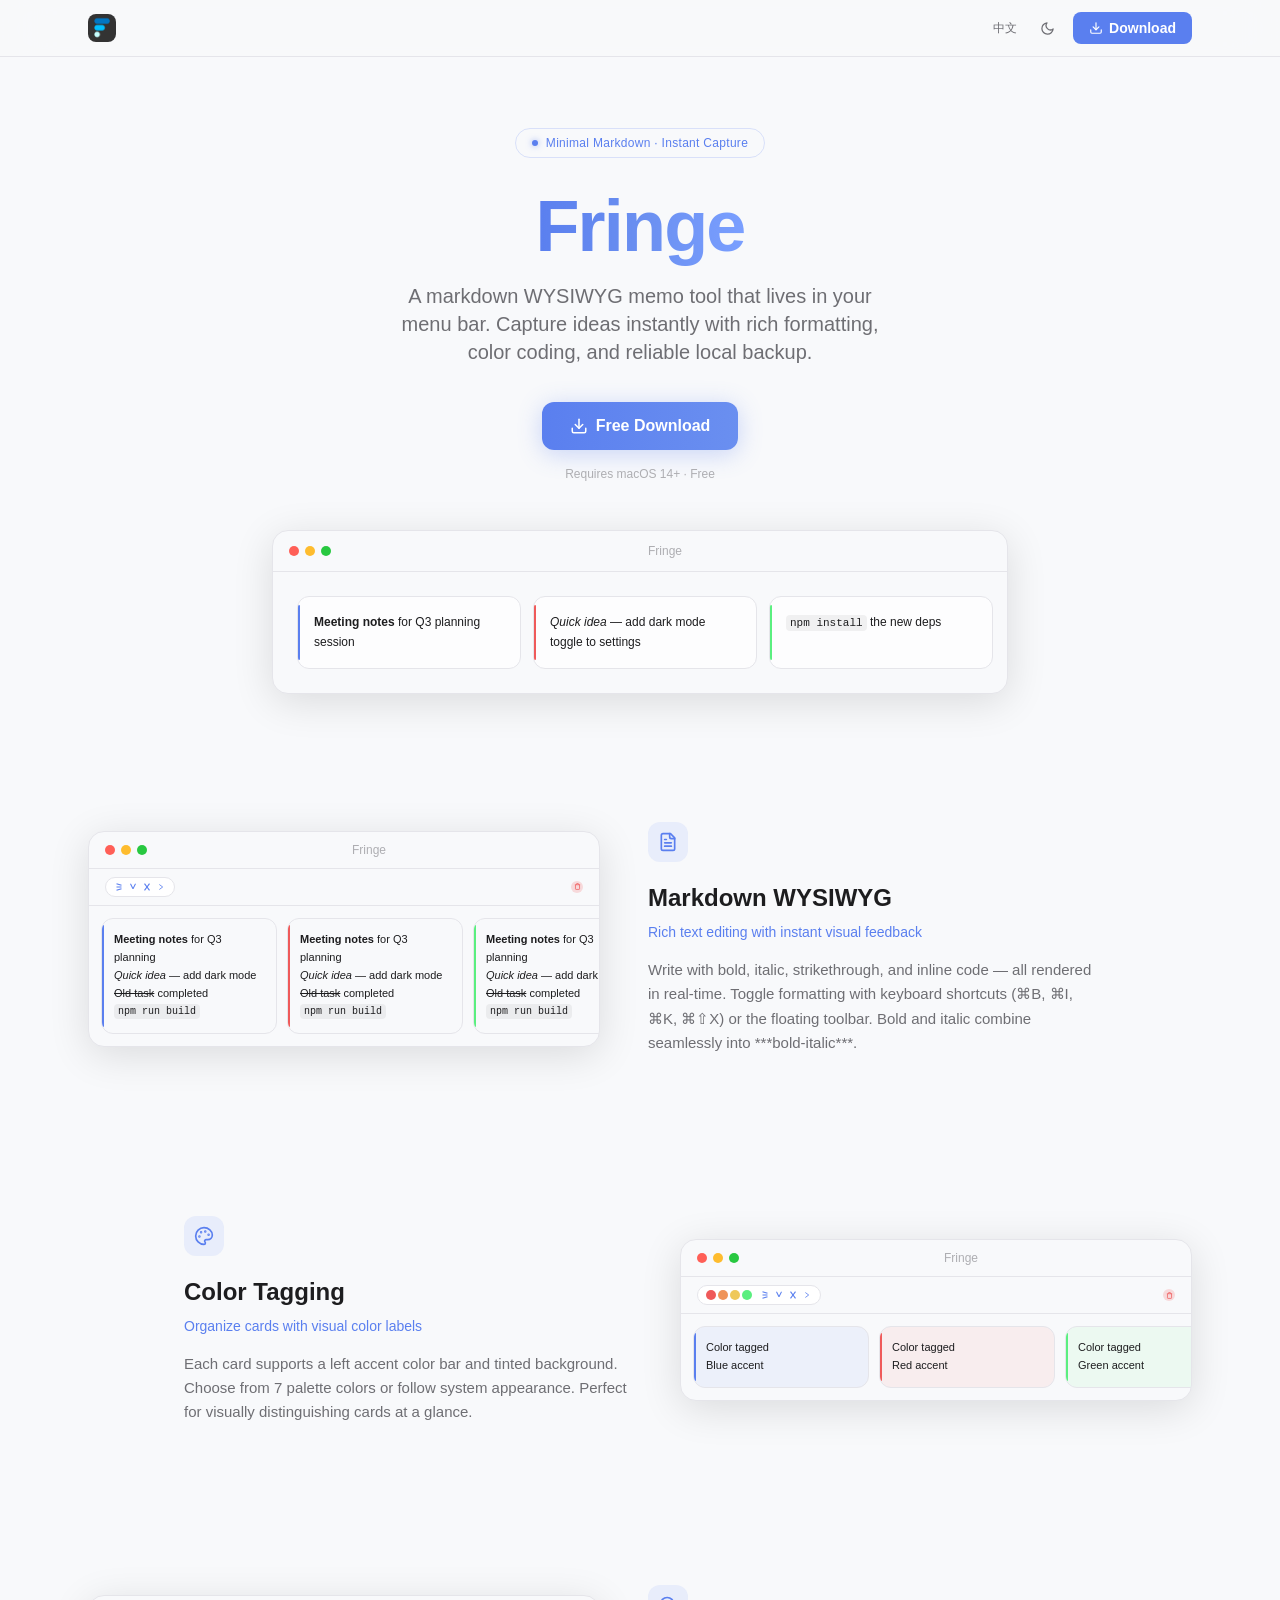
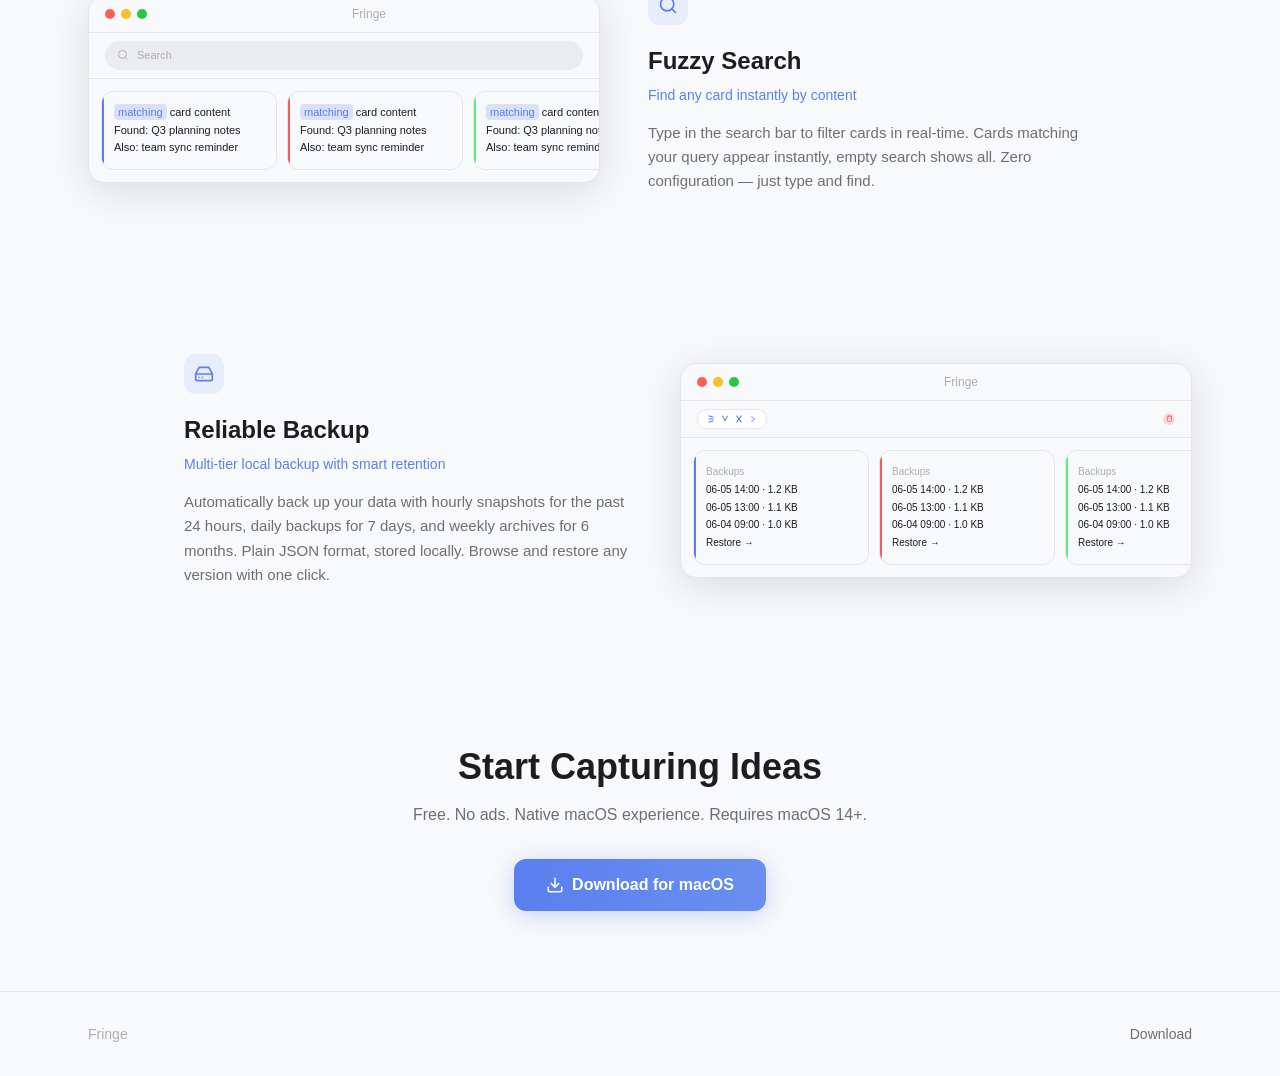
==== commit a94507eb: "style: add rounded corners to navbar logo Co-Authored-By: Claude Opus 4.7 <noreply@anthropic.com>" ====
--- a/docs/index.html
+++ b/docs/index.html
@@ -5,7 +5,7 @@
   <meta name="viewport" content="width=device-width, initial-scale=1.0" />
   <title>Fringe — Minimal Markdown Memo</title>
   <link rel="preconnect" href="https://fonts.googleapis.com" />
-  <script type="module" crossorigin src="./assets/index-DMrQAgc0.js"></script>
+  <script type="module" crossorigin src="./assets/index-CAshMyAd.js"></script>
   <link rel="stylesheet" crossorigin href="./assets/index-DA8Ka_DY.css">
 </head>
 <body>
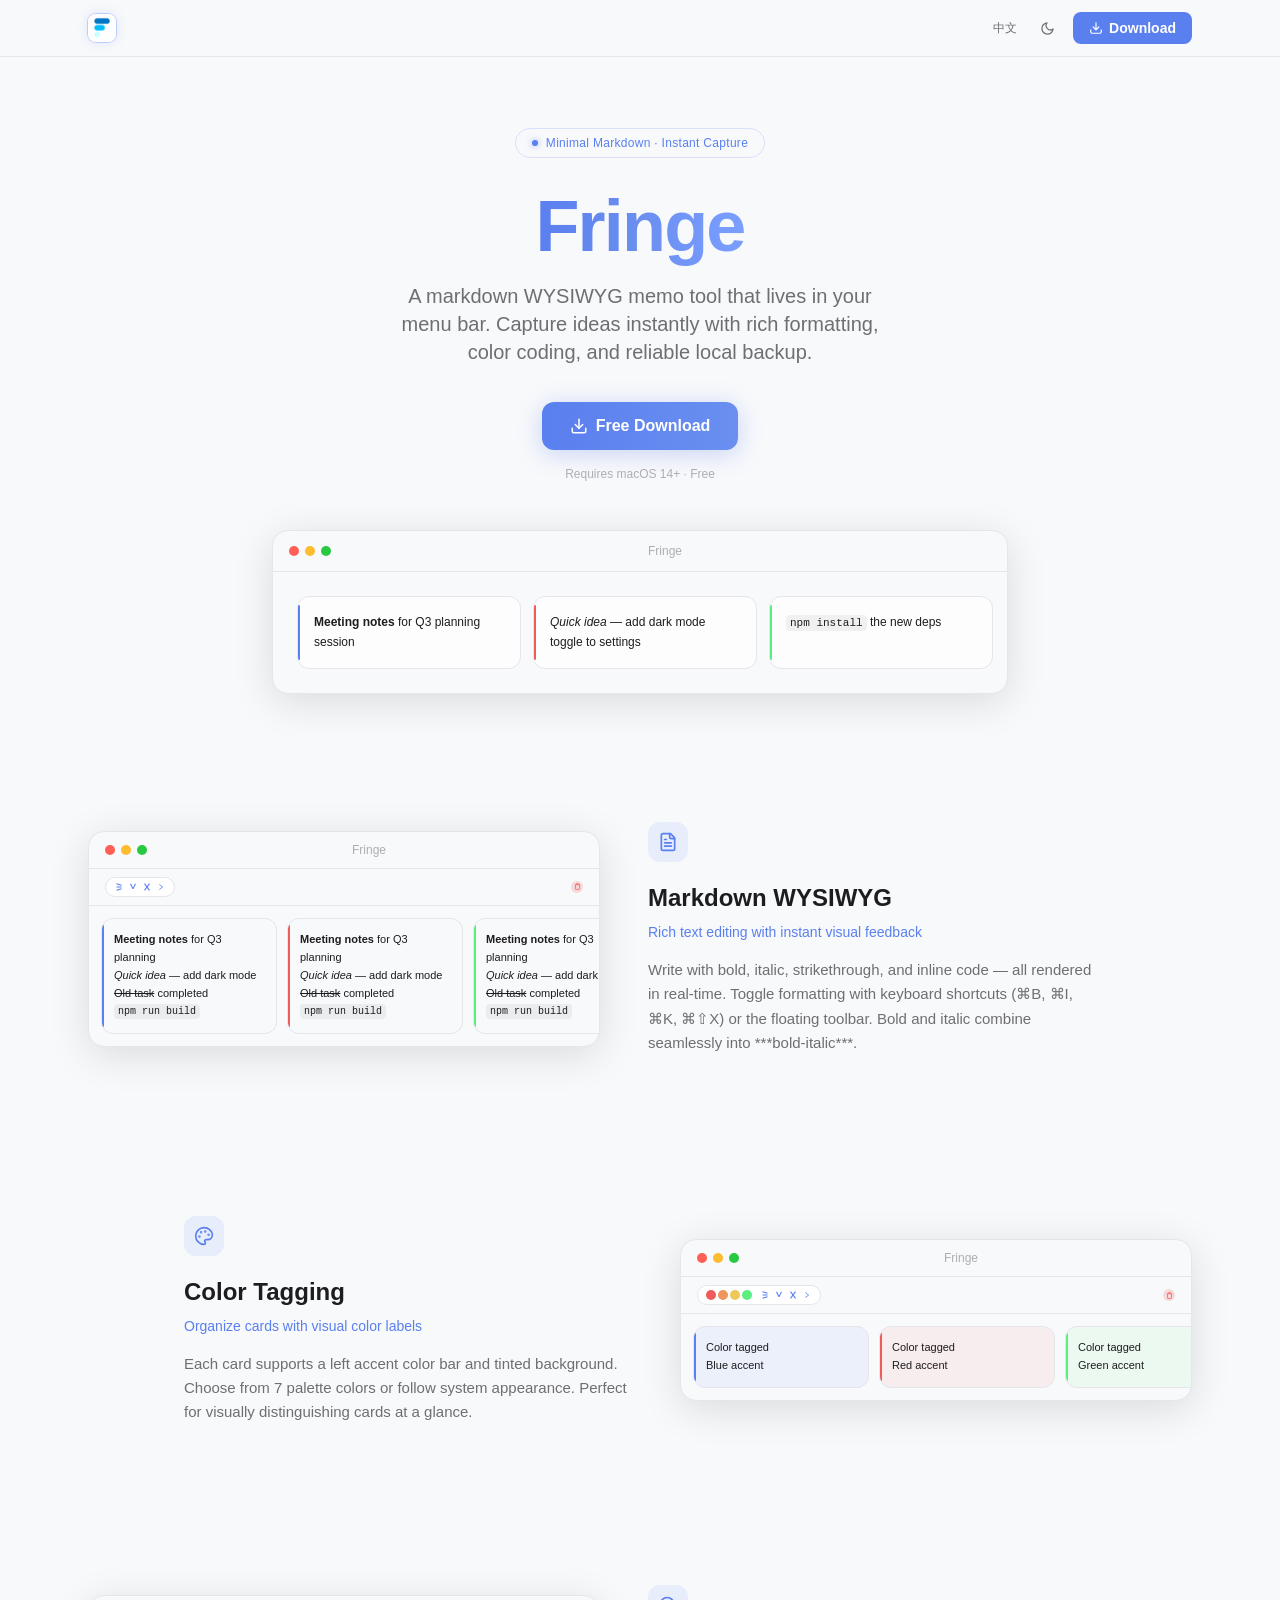
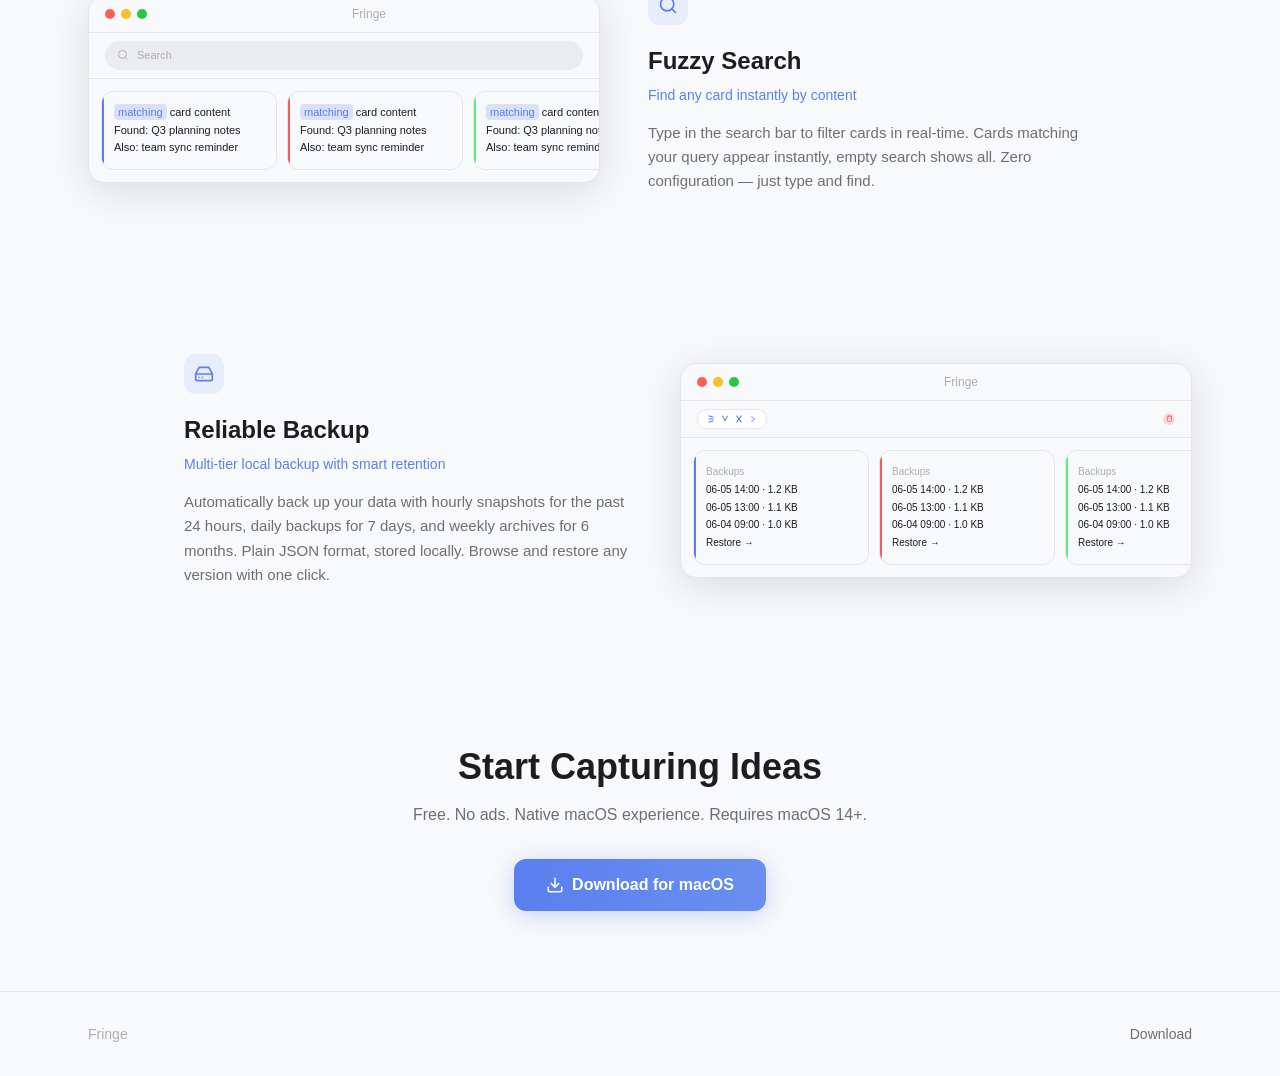
==== commit e015be17: "fix: swap logo for dark/light mode, add blue ring and glow effect Co-Authored-By: Claude Opus 4.7 <n" ====
--- a/docs/index.html
+++ b/docs/index.html
@@ -5,8 +5,8 @@
   <meta name="viewport" content="width=device-width, initial-scale=1.0" />
   <title>Fringe — Minimal Markdown Memo</title>
   <link rel="preconnect" href="https://fonts.googleapis.com" />
-  <script type="module" crossorigin src="./assets/index-CAshMyAd.js"></script>
-  <link rel="stylesheet" crossorigin href="./assets/index-DA8Ka_DY.css">
+  <script type="module" crossorigin src="./assets/index-BtZSSgIh.js"></script>
+  <link rel="stylesheet" crossorigin href="./assets/index-SrNXXx9G.css">
 </head>
 <body>
   <div id="root"></div>
--- a/docs/assets/index-SrNXXx9G.css
+++ b/docs/assets/index-SrNXXx9G.css
@@ -0,0 +1 @@
+*,:before,:after{--tw-border-spacing-x: 0;--tw-border-spacing-y: 0;--tw-translate-x: 0;--tw-translate-y: 0;--tw-rotate: 0;--tw-skew-x: 0;--tw-skew-y: 0;--tw-scale-x: 1;--tw-scale-y: 1;--tw-pan-x: ;--tw-pan-y: ;--tw-pinch-zoom: ;--tw-scroll-snap-strictness: proximity;--tw-gradient-from-position: ;--tw-gradient-via-position: ;--tw-gradient-to-position: ;--tw-ordinal: ;--tw-slashed-zero: ;--tw-numeric-figure: ;--tw-numeric-spacing: ;--tw-numeric-fraction: ;--tw-ring-inset: ;--tw-ring-offset-width: 0px;--tw-ring-offset-color: #fff;--tw-ring-color: rgb(59 130 246 / .5);--tw-ring-offset-shadow: 0 0 #0000;--tw-ring-shadow: 0 0 #0000;--tw-shadow: 0 0 #0000;--tw-shadow-colored: 0 0 #0000;--tw-blur: ;--tw-brightness: ;--tw-contrast: ;--tw-grayscale: ;--tw-hue-rotate: ;--tw-invert: ;--tw-saturate: ;--tw-sepia: ;--tw-drop-shadow: ;--tw-backdrop-blur: ;--tw-backdrop-brightness: ;--tw-backdrop-contrast: ;--tw-backdrop-grayscale: ;--tw-backdrop-hue-rotate: ;--tw-backdrop-invert: ;--tw-backdrop-opacity: ;--tw-backdrop-saturate: ;--tw-backdrop-sepia: ;--tw-contain-size: ;--tw-contain-layout: ;--tw-contain-paint: ;--tw-contain-style: }::backdrop{--tw-border-spacing-x: 0;--tw-border-spacing-y: 0;--tw-translate-x: 0;--tw-translate-y: 0;--tw-rotate: 0;--tw-skew-x: 0;--tw-skew-y: 0;--tw-scale-x: 1;--tw-scale-y: 1;--tw-pan-x: ;--tw-pan-y: ;--tw-pinch-zoom: ;--tw-scroll-snap-strictness: proximity;--tw-gradient-from-position: ;--tw-gradient-via-position: ;--tw-gradient-to-position: ;--tw-ordinal: ;--tw-slashed-zero: ;--tw-numeric-figure: ;--tw-numeric-spacing: ;--tw-numeric-fraction: ;--tw-ring-inset: ;--tw-ring-offset-width: 0px;--tw-ring-offset-color: #fff;--tw-ring-color: rgb(59 130 246 / .5);--tw-ring-offset-shadow: 0 0 #0000;--tw-ring-shadow: 0 0 #0000;--tw-shadow: 0 0 #0000;--tw-shadow-colored: 0 0 #0000;--tw-blur: ;--tw-brightness: ;--tw-contrast: ;--tw-grayscale: ;--tw-hue-rotate: ;--tw-invert: ;--tw-saturate: ;--tw-sepia: ;--tw-drop-shadow: ;--tw-backdrop-blur: ;--tw-backdrop-brightness: ;--tw-backdrop-contrast: ;--tw-backdrop-grayscale: ;--tw-backdrop-hue-rotate: ;--tw-backdrop-invert: ;--tw-backdrop-opacity: ;--tw-backdrop-saturate: ;--tw-backdrop-sepia: ;--tw-contain-size: ;--tw-contain-layout: ;--tw-contain-paint: ;--tw-contain-style: }*,:before,:after{box-sizing:border-box;border-width:0;border-style:solid;border-color:#e5e7eb}:before,:after{--tw-content: ""}html,:host{line-height:1.5;-webkit-text-size-adjust:100%;-moz-tab-size:4;-o-tab-size:4;tab-size:4;font-family:SF Pro Display,SF Pro Text,-apple-system,BlinkMacSystemFont,Helvetica Neue,sans-serif;font-feature-settings:normal;font-variation-settings:normal;-webkit-tap-highlight-color:transparent}body{margin:0;line-height:inherit}hr{height:0;color:inherit;border-top-width:1px}abbr:where([title]){-webkit-text-decoration:underline dotted;text-decoration:underline dotted}h1,h2,h3,h4,h5,h6{font-size:inherit;font-weight:inherit}a{color:inherit;text-decoration:inherit}b,strong{font-weight:bolder}code,kbd,samp,pre{font-family:ui-monospace,SFMono-Regular,Menlo,Monaco,Consolas,Liberation Mono,Courier New,monospace;font-feature-settings:normal;font-variation-settings:normal;font-size:1em}small{font-size:80%}sub,sup{font-size:75%;line-height:0;position:relative;vertical-align:baseline}sub{bottom:-.25em}sup{top:-.5em}table{text-indent:0;border-color:inherit;border-collapse:collapse}button,input,optgroup,select,textarea{font-family:inherit;font-feature-settings:inherit;font-variation-settings:inherit;font-size:100%;font-weight:inherit;line-height:inherit;letter-spacing:inherit;color:inherit;margin:0;padding:0}button,select{text-transform:none}button,input:where([type=button]),input:where([type=reset]),input:where([type=submit]){-webkit-appearance:button;background-color:transparent;background-image:none}:-moz-focusring{outline:auto}:-moz-ui-invalid{box-shadow:none}progress{vertical-align:baseline}::-webkit-inner-spin-button,::-webkit-outer-spin-button{height:auto}[type=search]{-webkit-appearance:textfield;outline-offset:-2px}::-webkit-search-decoration{-webkit-appearance:none}::-webkit-file-upload-button{-webkit-appearance:button;font:inherit}summary{display:list-item}blockquote,dl,dd,h1,h2,h3,h4,h5,h6,hr,figure,p,pre{margin:0}fieldset{margin:0;padding:0}legend{padding:0}ol,ul,menu{list-style:none;margin:0;padding:0}dialog{padding:0}textarea{resize:vertical}input::-moz-placeholder,textarea::-moz-placeholder{opacity:1;color:#9ca3af}input::placeholder,textarea::placeholder{opacity:1;color:#9ca3af}button,[role=button]{cursor:pointer}:disabled{cursor:default}img,svg,video,canvas,audio,iframe,embed,object{display:block;vertical-align:middle}img,video{max-width:100%;height:auto}[hidden]:where(:not([hidden=until-found])){display:none}.fixed{position:fixed}.absolute{position:absolute}.relative{position:relative}.bottom-1\.5{bottom:.375rem}.bottom-2{bottom:.5rem}.left-0{left:0}.right-0{right:0}.top-0{top:0}.top-1\.5{top:.375rem}.top-2{top:.5rem}.z-10{z-index:10}.z-50{z-index:50}.mx-auto{margin-left:auto;margin-right:auto}.mb-2{margin-bottom:.5rem}.mb-4{margin-bottom:1rem}.mb-5{margin-bottom:1.25rem}.mb-8{margin-bottom:2rem}.ml-1{margin-left:.25rem}.mr-1{margin-right:.25rem}.mt-12{margin-top:3rem}.mt-4{margin-top:1rem}.mt-5{margin-top:1.25rem}.mt-9{margin-top:2.25rem}.inline{display:inline}.flex{display:flex}.inline-flex{display:inline-flex}.h-1\.5{height:.375rem}.h-10{height:2.5rem}.h-14{height:3.5rem}.h-2\.5{height:.625rem}.h-3{height:.75rem}.h-7{height:1.75rem}.h-8{height:2rem}.min-h-screen{min-height:100vh}.w-0\.5{width:.125rem}.w-1\.5{width:.375rem}.w-10{width:2.5rem}.w-2\.5{width:.625rem}.w-3{width:.75rem}.w-44{width:11rem}.w-56{width:14rem}.w-8{width:2rem}.w-auto{width:auto}.w-full{width:100%}.max-w-2xl{max-width:42rem}.max-w-3xl{max-width:48rem}.max-w-6xl{max-width:72rem}.max-w-lg{max-width:32rem}.max-w-md{max-width:28rem}.flex-1{flex:1 1 0%}.flex-shrink-0{flex-shrink:0}.flex-col{flex-direction:column}.flex-wrap{flex-wrap:wrap}.items-center{align-items:center}.justify-center{justify-content:center}.justify-between{justify-content:space-between}.gap-0\.5{gap:.125rem}.gap-1{gap:.25rem}.gap-1\.5{gap:.375rem}.gap-12{gap:3rem}.gap-2{gap:.5rem}.gap-2\.5{gap:.625rem}.gap-3{gap:.75rem}.gap-4{gap:1rem}.gap-6{gap:1.5rem}.overflow-hidden{overflow:hidden}.overflow-x-auto{overflow-x:auto}.rounded{border-radius:.25rem}.rounded-2xl{border-radius:1rem}.rounded-full{border-radius:9999px}.rounded-lg{border-radius:.5rem}.rounded-md{border-radius:.375rem}.rounded-xl{border-radius:.75rem}.border{border-width:1px}.border-b{border-bottom-width:1px}.border-t{border-top-width:1px}.border-\[\#5A7FEF\]\/20{border-color:#5a7fef33}.border-\[\#e5e5ea\]{--tw-border-opacity: 1;border-color:rgb(229 229 234 / var(--tw-border-opacity, 1))}.bg-\[\#28c840\]{--tw-bg-opacity: 1;background-color:rgb(40 200 64 / var(--tw-bg-opacity, 1))}.bg-\[\#5A7FEF\]{--tw-bg-opacity: 1;background-color:rgb(90 127 239 / var(--tw-bg-opacity, 1))}.bg-\[\#5A7FEF\]\/10{background-color:#5a7fef1a}.bg-\[\#5A7FEF\]\/20{background-color:#5a7fef33}.bg-\[\#5AEF7F\]{--tw-bg-opacity: 1;background-color:rgb(90 239 127 / var(--tw-bg-opacity, 1))}.bg-\[\#EF5A5A\]{--tw-bg-opacity: 1;background-color:rgb(239 90 90 / var(--tw-bg-opacity, 1))}.bg-\[\#EF5A5A\]\/20{background-color:#ef5a5a33}.bg-\[\#f8f9fb\]{--tw-bg-opacity: 1;background-color:rgb(248 249 251 / var(--tw-bg-opacity, 1))}.bg-\[\#f8f9fb\]\/80{background-color:#f8f9fbcc}.bg-\[\#febc2e\]{--tw-bg-opacity: 1;background-color:rgb(254 188 46 / var(--tw-bg-opacity, 1))}.bg-\[\#ff5f57\]{--tw-bg-opacity: 1;background-color:rgb(255 95 87 / var(--tw-bg-opacity, 1))}.bg-black\/5{background-color:#0000000d}.bg-white{--tw-bg-opacity: 1;background-color:rgb(255 255 255 / var(--tw-bg-opacity, 1))}.bg-white\/70{background-color:#ffffffb3}.bg-gradient-to-r{background-image:linear-gradient(to right,var(--tw-gradient-stops))}.from-\[\#5A7FEF\]{--tw-gradient-from: #5A7FEF var(--tw-gradient-from-position);--tw-gradient-to: rgb(90 127 239 / 0) var(--tw-gradient-to-position);--tw-gradient-stops: var(--tw-gradient-from), var(--tw-gradient-to)}.via-\[\#6A8FF0\]{--tw-gradient-to: rgb(106 143 240 / 0) var(--tw-gradient-to-position);--tw-gradient-stops: var(--tw-gradient-from), #6A8FF0 var(--tw-gradient-via-position), var(--tw-gradient-to)}.to-\[\#6A8FF0\]{--tw-gradient-to: #6A8FF0 var(--tw-gradient-to-position)}.to-\[\#7A9FFF\]{--tw-gradient-to: #7A9FFF var(--tw-gradient-to-position)}.bg-clip-text{-webkit-background-clip:text;background-clip:text}.p-3{padding:.75rem}.p-4{padding:1rem}.p-6{padding:1.5rem}.px-1{padding-left:.25rem;padding-right:.25rem}.px-2{padding-left:.5rem;padding-right:.5rem}.px-3{padding-left:.75rem;padding-right:.75rem}.px-4{padding-left:1rem;padding-right:1rem}.px-6{padding-left:1.5rem;padding-right:1.5rem}.px-7{padding-left:1.75rem;padding-right:1.75rem}.px-8{padding-left:2rem;padding-right:2rem}.py-0\.5{padding-top:.125rem;padding-bottom:.125rem}.py-1{padding-top:.25rem;padding-bottom:.25rem}.py-1\.5{padding-top:.375rem;padding-bottom:.375rem}.py-2{padding-top:.5rem;padding-bottom:.5rem}.py-2\.5{padding-top:.625rem;padding-bottom:.625rem}.py-20{padding-top:5rem;padding-bottom:5rem}.py-3{padding-top:.75rem;padding-bottom:.75rem}.py-3\.5{padding-top:.875rem;padding-bottom:.875rem}.py-8{padding-top:2rem;padding-bottom:2rem}.pb-12{padding-bottom:3rem}.pt-32{padding-top:8rem}.text-center{text-align:center}.font-mono{font-family:ui-monospace,SFMono-Regular,Menlo,Monaco,Consolas,Liberation Mono,Courier New,monospace}.text-2xl{font-size:1.5rem;line-height:2rem}.text-3xl{font-size:1.875rem;line-height:2.25rem}.text-5xl{font-size:3rem;line-height:1}.text-\[10px\]{font-size:10px}.text-\[11px\]{font-size:11px}.text-\[15px\]{font-size:15px}.text-base{font-size:1rem;line-height:1.5rem}.text-lg{font-size:1.125rem;line-height:1.75rem}.text-sm{font-size:.875rem;line-height:1.25rem}.text-xs{font-size:.75rem;line-height:1rem}.font-bold{font-weight:700}.font-extrabold{font-weight:800}.font-medium{font-weight:500}.font-semibold{font-weight:600}.italic{font-style:italic}.leading-\[1\.08\]{line-height:1.08}.leading-relaxed{line-height:1.625}.tracking-tight{letter-spacing:-.025em}.tracking-wide{letter-spacing:.025em}.text-\[\#1d1d1f\]{--tw-text-opacity: 1;color:rgb(29 29 31 / var(--tw-text-opacity, 1))}.text-\[\#5A7FEF\]{--tw-text-opacity: 1;color:rgb(90 127 239 / var(--tw-text-opacity, 1))}.text-\[\#6e6e73\]{--tw-text-opacity: 1;color:rgb(110 110 115 / var(--tw-text-opacity, 1))}.text-\[\#aeaeb2\]{--tw-text-opacity: 1;color:rgb(174 174 178 / var(--tw-text-opacity, 1))}.text-\[5A7FEF\]{color:5A7FEF}.text-transparent{color:transparent}.text-white{--tw-text-opacity: 1;color:rgb(255 255 255 / var(--tw-text-opacity, 1))}.line-through{text-decoration-line:line-through}.no-underline{text-decoration-line:none}.shadow-\[0_0_12px_rgba\(90\,127\,239\,0\.2\)\]{--tw-shadow: 0 0 12px rgba(90,127,239,.2);--tw-shadow-colored: 0 0 12px var(--tw-shadow-color);box-shadow:var(--tw-ring-offset-shadow, 0 0 #0000),var(--tw-ring-shadow, 0 0 #0000),var(--tw-shadow)}.shadow-\[0_0_6px_rgba\(90\,127\,239\,0\.6\)\]{--tw-shadow: 0 0 6px rgba(90,127,239,.6);--tw-shadow-colored: 0 0 6px var(--tw-shadow-color);box-shadow:var(--tw-ring-offset-shadow, 0 0 #0000),var(--tw-ring-shadow, 0 0 #0000),var(--tw-shadow)}.shadow-\[0_4px_24px_rgba\(90\,127\,239\,0\.3\)\]{--tw-shadow: 0 4px 24px rgba(90,127,239,.3);--tw-shadow-colored: 0 4px 24px var(--tw-shadow-color);box-shadow:var(--tw-ring-offset-shadow, 0 0 #0000),var(--tw-ring-shadow, 0 0 #0000),var(--tw-shadow)}.shadow-\[0_8px_40px_rgba\(0\,0\,0\,0\.12\)\]{--tw-shadow: 0 8px 40px rgba(0,0,0,.12);--tw-shadow-colored: 0 8px 40px var(--tw-shadow-color);box-shadow:var(--tw-ring-offset-shadow, 0 0 #0000),var(--tw-ring-shadow, 0 0 #0000),var(--tw-shadow)}.ring-1{--tw-ring-offset-shadow: var(--tw-ring-inset) 0 0 0 var(--tw-ring-offset-width) var(--tw-ring-offset-color);--tw-ring-shadow: var(--tw-ring-inset) 0 0 0 calc(1px + var(--tw-ring-offset-width)) var(--tw-ring-color);box-shadow:var(--tw-ring-offset-shadow),var(--tw-ring-shadow),var(--tw-shadow, 0 0 #0000)}.ring-\[\#5A7FEF\]\/30{--tw-ring-color: rgb(90 127 239 / .3)}.filter{filter:var(--tw-blur) var(--tw-brightness) var(--tw-contrast) var(--tw-grayscale) var(--tw-hue-rotate) var(--tw-invert) var(--tw-saturate) var(--tw-sepia) var(--tw-drop-shadow)}.backdrop-blur-xl{--tw-backdrop-blur: blur(24px);-webkit-backdrop-filter:var(--tw-backdrop-blur) var(--tw-backdrop-brightness) var(--tw-backdrop-contrast) var(--tw-backdrop-grayscale) var(--tw-backdrop-hue-rotate) var(--tw-backdrop-invert) var(--tw-backdrop-opacity) var(--tw-backdrop-saturate) var(--tw-backdrop-sepia);backdrop-filter:var(--tw-backdrop-blur) var(--tw-backdrop-brightness) var(--tw-backdrop-contrast) var(--tw-backdrop-grayscale) var(--tw-backdrop-hue-rotate) var(--tw-backdrop-invert) var(--tw-backdrop-opacity) var(--tw-backdrop-saturate) var(--tw-backdrop-sepia)}.transition-all{transition-property:all;transition-timing-function:cubic-bezier(.4,0,.2,1);transition-duration:.15s}.transition-colors{transition-property:color,background-color,border-color,text-decoration-color,fill,stroke;transition-timing-function:cubic-bezier(.4,0,.2,1);transition-duration:.15s}*{margin:0;padding:0;box-sizing:border-box}html{scroll-behavior:smooth}body{font-family:-apple-system,BlinkMacSystemFont,SF Pro Display,SF Pro Text,Helvetica Neue,sans-serif;-webkit-font-smoothing:antialiased;overflow-x:hidden}.light body{background:#f8f9fb;color:#1d1d1f}.light .bg-surface{background:#f8f9fb}.light .bg-card{background:#fff}.light .border-subtle{border-color:#e5e5ea}.light .text-primary{color:#1d1d1f}.light .text-secondary{color:#6e6e73}.light .text-tertiary{color:#aeaeb2}.dark body{background:#0a0d14;color:#e8e8ed}.dark .bg-surface{background:#0a0d14}.dark .bg-card{background:#13161f}.dark .border-subtle{border-color:#1e2230}.dark .text-primary{color:#e8e8ed}.dark .text-secondary{color:#8e8e9a}.dark .text-tertiary{color:#5a5a6e}.dark body:after{content:"";position:fixed;top:0;right:0;bottom:0;left:0;z-index:0;pointer-events:none;background-image:linear-gradient(rgba(0,187,225,.025) 1px,transparent 1px),linear-gradient(90deg,rgba(0,187,225,.025) 1px,transparent 1px);background-size:56px 56px;-webkit-mask-image:radial-gradient(ellipse 80% 80% at 50% 0%,black 25%,transparent 65%);mask-image:radial-gradient(ellipse 80% 80% at 50% 0%,black 25%,transparent 65%)}::-webkit-scrollbar{width:5px;height:3px}::-webkit-scrollbar-track{background:transparent}.light ::-webkit-scrollbar-thumb{background:#d5d5dd;border-radius:3px}.light ::-webkit-scrollbar-thumb:hover{background:#aeaeb2}.dark ::-webkit-scrollbar-thumb{background:#3a3d4a;border-radius:3px}.dark ::-webkit-scrollbar-thumb:hover{background:#555}.accent-line{width:40px;height:3px;border-radius:2px;background:linear-gradient(90deg,#0085ff,#00bfff);box-shadow:0 0 12px #0085ff66}.dark .accent-line{box-shadow:0 0 16px #00bbe180}.glow-ring{border-radius:50%;background:radial-gradient(circle,rgba(0,133,255,.1) 0%,transparent 70%)}.hover\:-translate-y-0\.5:hover{--tw-translate-y: -.125rem;transform:translate(var(--tw-translate-x),var(--tw-translate-y)) rotate(var(--tw-rotate)) skew(var(--tw-skew-x)) skewY(var(--tw-skew-y)) scaleX(var(--tw-scale-x)) scaleY(var(--tw-scale-y))}.hover\:bg-\[\#4A6FDF\]:hover{--tw-bg-opacity: 1;background-color:rgb(74 111 223 / var(--tw-bg-opacity, 1))}.hover\:bg-\[\#e5e5ea\]:hover{--tw-bg-opacity: 1;background-color:rgb(229 229 234 / var(--tw-bg-opacity, 1))}.hover\:from-\[\#4A6FDF\]:hover{--tw-gradient-from: #4A6FDF var(--tw-gradient-from-position);--tw-gradient-to: rgb(74 111 223 / 0) var(--tw-gradient-to-position);--tw-gradient-stops: var(--tw-gradient-from), var(--tw-gradient-to)}.hover\:to-\[\#5A7FEF\]:hover{--tw-gradient-to: #5A7FEF var(--tw-gradient-to-position)}.hover\:text-\[\#1d1d1f\]:hover{--tw-text-opacity: 1;color:rgb(29 29 31 / var(--tw-text-opacity, 1))}.dark\:border-\[\#1e2230\]:is(.dark *){--tw-border-opacity: 1;border-color:rgb(30 34 48 / var(--tw-border-opacity, 1))}.dark\:border-\[\#2a2d3a\]:is(.dark *){--tw-border-opacity: 1;border-color:rgb(42 45 58 / var(--tw-border-opacity, 1))}.dark\:border-\[\#7A9FFF\]\/20:is(.dark *){border-color:#7a9fff33}.dark\:bg-\[\#0a0d14\]\/75:is(.dark *){background-color:#0a0d14bf}.dark\:bg-\[\#12141c\]:is(.dark *){--tw-bg-opacity: 1;background-color:rgb(18 20 28 / var(--tw-bg-opacity, 1))}.dark\:bg-\[\#1a1d28\]:is(.dark *){--tw-bg-opacity: 1;background-color:rgb(26 29 40 / var(--tw-bg-opacity, 1))}.dark\:bg-\[\#1a1d28\]\/70:is(.dark *){background-color:#1a1d28b3}.dark\:bg-\[\#7A9FFF\]:is(.dark *){--tw-bg-opacity: 1;background-color:rgb(122 159 255 / var(--tw-bg-opacity, 1))}.dark\:bg-\[\#7A9FFF\]\/10:is(.dark *){background-color:#7a9fff1a}.dark\:bg-white\/10:is(.dark *){background-color:#ffffff1a}.dark\:bg-white\/5:is(.dark *){background-color:#ffffff0d}.dark\:text-\[\#5a5a6e\]:is(.dark *){--tw-text-opacity: 1;color:rgb(90 90 110 / var(--tw-text-opacity, 1))}.dark\:text-\[\#7A9FFF\]:is(.dark *){--tw-text-opacity: 1;color:rgb(122 159 255 / var(--tw-text-opacity, 1))}.dark\:text-\[\#8e8e9a\]:is(.dark *){--tw-text-opacity: 1;color:rgb(142 142 154 / var(--tw-text-opacity, 1))}.dark\:text-\[\#e8e8ed\]:is(.dark *){--tw-text-opacity: 1;color:rgb(232 232 237 / var(--tw-text-opacity, 1))}.dark\:shadow-\[0_4px_32px_rgba\(90\,127\,239\,0\.4\)\]:is(.dark *){--tw-shadow: 0 4px 32px rgba(90,127,239,.4);--tw-shadow-colored: 0 4px 32px var(--tw-shadow-color);box-shadow:var(--tw-ring-offset-shadow, 0 0 #0000),var(--tw-ring-shadow, 0 0 #0000),var(--tw-shadow)}.dark\:shadow-\[0_8px_40px_rgba\(0\,0\,0\,0\.4\)\]:is(.dark *){--tw-shadow: 0 8px 40px rgba(0,0,0,.4);--tw-shadow-colored: 0 8px 40px var(--tw-shadow-color);box-shadow:var(--tw-ring-offset-shadow, 0 0 #0000),var(--tw-ring-shadow, 0 0 #0000),var(--tw-shadow)}.dark\:hover\:bg-\[\#1e2230\]:hover:is(.dark *){--tw-bg-opacity: 1;background-color:rgb(30 34 48 / var(--tw-bg-opacity, 1))}.dark\:hover\:text-\[\#e8e8ed\]:hover:is(.dark *){--tw-text-opacity: 1;color:rgb(232 232 237 / var(--tw-text-opacity, 1))}@media(min-width:768px){.md\:flex-row{flex-direction:row}.md\:flex-row-reverse{flex-direction:row-reverse}.md\:text-4xl{font-size:2.25rem;line-height:2.5rem}.md\:text-7xl{font-size:4.5rem;line-height:1}.md\:text-xl{font-size:1.25rem;line-height:1.75rem}}
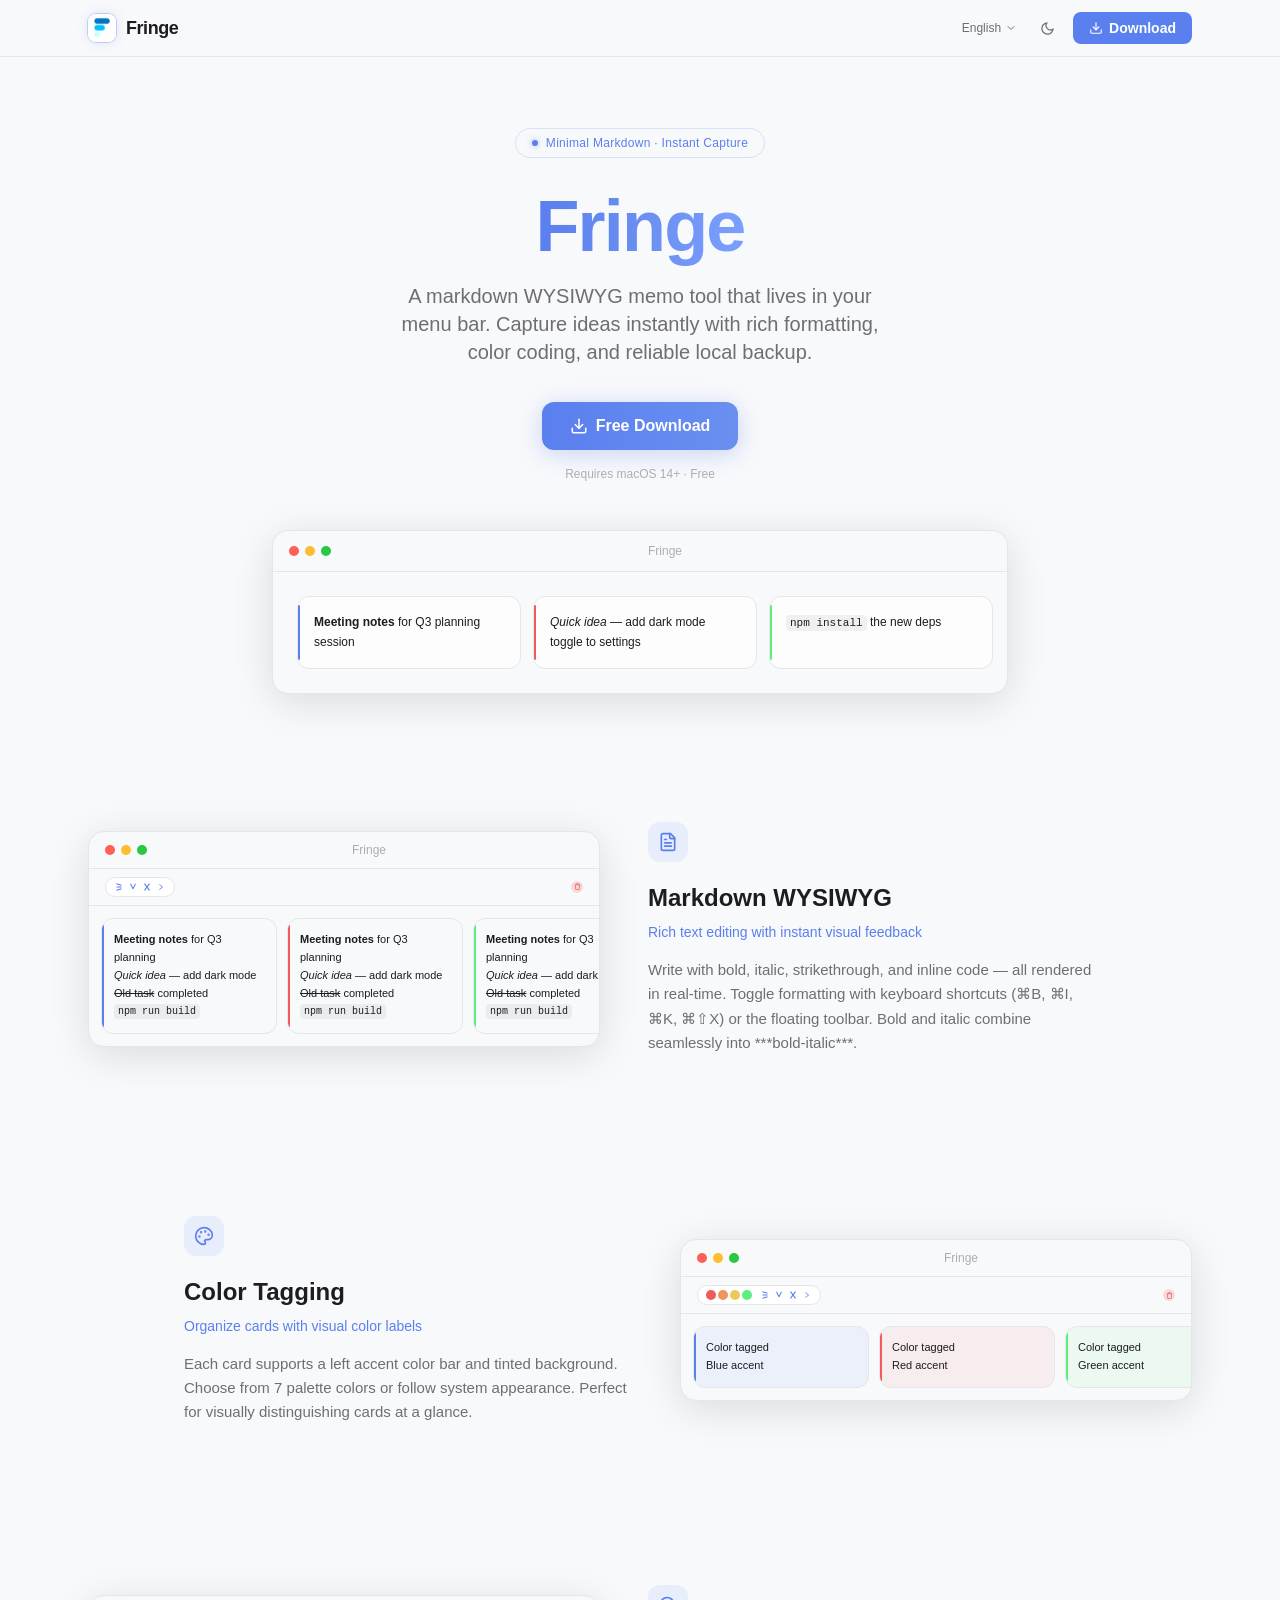
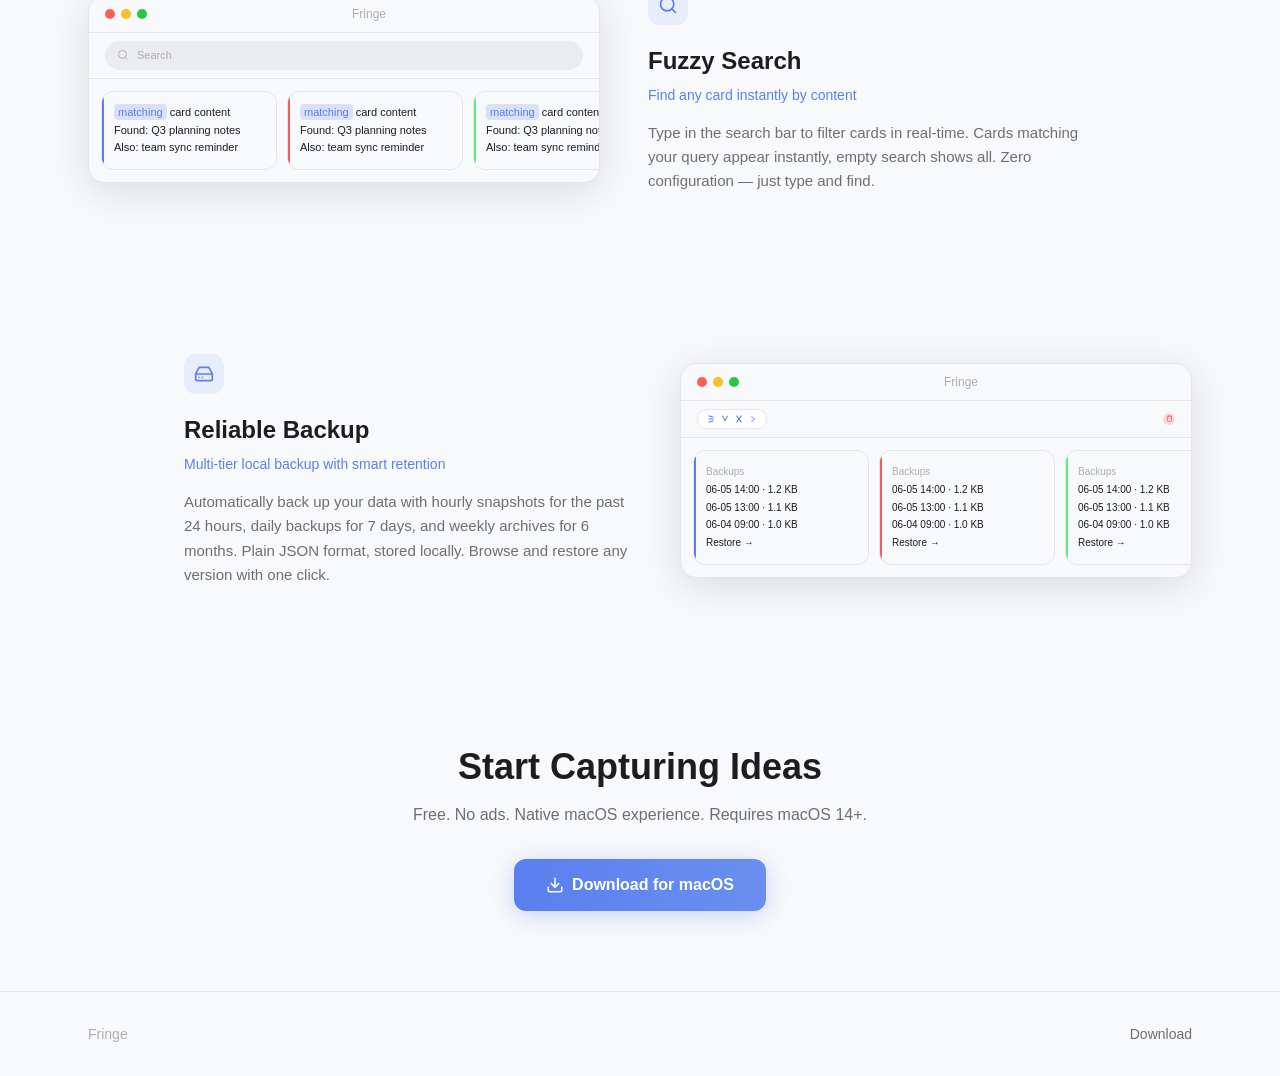
==== commit 3b3065ad: "feat: add 7-language i18n support (en/zh/ja/ko/de/fr/es) - Add translations for ja, ko, de, fr, es i" ====
--- a/docs/index.html
+++ b/docs/index.html
@@ -5,8 +5,8 @@
   <meta name="viewport" content="width=device-width, initial-scale=1.0" />
   <title>Fringe — Minimal Markdown Memo</title>
   <link rel="preconnect" href="https://fonts.googleapis.com" />
-  <script type="module" crossorigin src="./assets/index-BtZSSgIh.js"></script>
-  <link rel="stylesheet" crossorigin href="./assets/index-SrNXXx9G.css">
+  <script type="module" crossorigin src="./assets/index-ohugbC5D.js"></script>
+  <link rel="stylesheet" crossorigin href="./assets/index-Cnr79UY8.css">
 </head>
 <body>
   <div id="root"></div>
--- a/docs/assets/index-Cnr79UY8.css
+++ b/docs/assets/index-Cnr79UY8.css
@@ -0,0 +1 @@
+*,:before,:after{--tw-border-spacing-x: 0;--tw-border-spacing-y: 0;--tw-translate-x: 0;--tw-translate-y: 0;--tw-rotate: 0;--tw-skew-x: 0;--tw-skew-y: 0;--tw-scale-x: 1;--tw-scale-y: 1;--tw-pan-x: ;--tw-pan-y: ;--tw-pinch-zoom: ;--tw-scroll-snap-strictness: proximity;--tw-gradient-from-position: ;--tw-gradient-via-position: ;--tw-gradient-to-position: ;--tw-ordinal: ;--tw-slashed-zero: ;--tw-numeric-figure: ;--tw-numeric-spacing: ;--tw-numeric-fraction: ;--tw-ring-inset: ;--tw-ring-offset-width: 0px;--tw-ring-offset-color: #fff;--tw-ring-color: rgb(59 130 246 / .5);--tw-ring-offset-shadow: 0 0 #0000;--tw-ring-shadow: 0 0 #0000;--tw-shadow: 0 0 #0000;--tw-shadow-colored: 0 0 #0000;--tw-blur: ;--tw-brightness: ;--tw-contrast: ;--tw-grayscale: ;--tw-hue-rotate: ;--tw-invert: ;--tw-saturate: ;--tw-sepia: ;--tw-drop-shadow: ;--tw-backdrop-blur: ;--tw-backdrop-brightness: ;--tw-backdrop-contrast: ;--tw-backdrop-grayscale: ;--tw-backdrop-hue-rotate: ;--tw-backdrop-invert: ;--tw-backdrop-opacity: ;--tw-backdrop-saturate: ;--tw-backdrop-sepia: ;--tw-contain-size: ;--tw-contain-layout: ;--tw-contain-paint: ;--tw-contain-style: }::backdrop{--tw-border-spacing-x: 0;--tw-border-spacing-y: 0;--tw-translate-x: 0;--tw-translate-y: 0;--tw-rotate: 0;--tw-skew-x: 0;--tw-skew-y: 0;--tw-scale-x: 1;--tw-scale-y: 1;--tw-pan-x: ;--tw-pan-y: ;--tw-pinch-zoom: ;--tw-scroll-snap-strictness: proximity;--tw-gradient-from-position: ;--tw-gradient-via-position: ;--tw-gradient-to-position: ;--tw-ordinal: ;--tw-slashed-zero: ;--tw-numeric-figure: ;--tw-numeric-spacing: ;--tw-numeric-fraction: ;--tw-ring-inset: ;--tw-ring-offset-width: 0px;--tw-ring-offset-color: #fff;--tw-ring-color: rgb(59 130 246 / .5);--tw-ring-offset-shadow: 0 0 #0000;--tw-ring-shadow: 0 0 #0000;--tw-shadow: 0 0 #0000;--tw-shadow-colored: 0 0 #0000;--tw-blur: ;--tw-brightness: ;--tw-contrast: ;--tw-grayscale: ;--tw-hue-rotate: ;--tw-invert: ;--tw-saturate: ;--tw-sepia: ;--tw-drop-shadow: ;--tw-backdrop-blur: ;--tw-backdrop-brightness: ;--tw-backdrop-contrast: ;--tw-backdrop-grayscale: ;--tw-backdrop-hue-rotate: ;--tw-backdrop-invert: ;--tw-backdrop-opacity: ;--tw-backdrop-saturate: ;--tw-backdrop-sepia: ;--tw-contain-size: ;--tw-contain-layout: ;--tw-contain-paint: ;--tw-contain-style: }*,:before,:after{box-sizing:border-box;border-width:0;border-style:solid;border-color:#e5e7eb}:before,:after{--tw-content: ""}html,:host{line-height:1.5;-webkit-text-size-adjust:100%;-moz-tab-size:4;-o-tab-size:4;tab-size:4;font-family:SF Pro Display,SF Pro Text,-apple-system,BlinkMacSystemFont,Helvetica Neue,sans-serif;font-feature-settings:normal;font-variation-settings:normal;-webkit-tap-highlight-color:transparent}body{margin:0;line-height:inherit}hr{height:0;color:inherit;border-top-width:1px}abbr:where([title]){-webkit-text-decoration:underline dotted;text-decoration:underline dotted}h1,h2,h3,h4,h5,h6{font-size:inherit;font-weight:inherit}a{color:inherit;text-decoration:inherit}b,strong{font-weight:bolder}code,kbd,samp,pre{font-family:ui-monospace,SFMono-Regular,Menlo,Monaco,Consolas,Liberation Mono,Courier New,monospace;font-feature-settings:normal;font-variation-settings:normal;font-size:1em}small{font-size:80%}sub,sup{font-size:75%;line-height:0;position:relative;vertical-align:baseline}sub{bottom:-.25em}sup{top:-.5em}table{text-indent:0;border-color:inherit;border-collapse:collapse}button,input,optgroup,select,textarea{font-family:inherit;font-feature-settings:inherit;font-variation-settings:inherit;font-size:100%;font-weight:inherit;line-height:inherit;letter-spacing:inherit;color:inherit;margin:0;padding:0}button,select{text-transform:none}button,input:where([type=button]),input:where([type=reset]),input:where([type=submit]){-webkit-appearance:button;background-color:transparent;background-image:none}:-moz-focusring{outline:auto}:-moz-ui-invalid{box-shadow:none}progress{vertical-align:baseline}::-webkit-inner-spin-button,::-webkit-outer-spin-button{height:auto}[type=search]{-webkit-appearance:textfield;outline-offset:-2px}::-webkit-search-decoration{-webkit-appearance:none}::-webkit-file-upload-button{-webkit-appearance:button;font:inherit}summary{display:list-item}blockquote,dl,dd,h1,h2,h3,h4,h5,h6,hr,figure,p,pre{margin:0}fieldset{margin:0;padding:0}legend{padding:0}ol,ul,menu{list-style:none;margin:0;padding:0}dialog{padding:0}textarea{resize:vertical}input::-moz-placeholder,textarea::-moz-placeholder{opacity:1;color:#9ca3af}input::placeholder,textarea::placeholder{opacity:1;color:#9ca3af}button,[role=button]{cursor:pointer}:disabled{cursor:default}img,svg,video,canvas,audio,iframe,embed,object{display:block;vertical-align:middle}img,video{max-width:100%;height:auto}[hidden]:where(:not([hidden=until-found])){display:none}.fixed{position:fixed}.absolute{position:absolute}.relative{position:relative}.bottom-1\.5{bottom:.375rem}.bottom-2{bottom:.5rem}.left-0{left:0}.right-0{right:0}.top-0{top:0}.top-1\.5{top:.375rem}.top-2{top:.5rem}.top-full{top:100%}.z-10{z-index:10}.z-50{z-index:50}.mx-auto{margin-left:auto;margin-right:auto}.mb-2{margin-bottom:.5rem}.mb-4{margin-bottom:1rem}.mb-5{margin-bottom:1.25rem}.mb-8{margin-bottom:2rem}.ml-1{margin-left:.25rem}.mr-1{margin-right:.25rem}.mt-1{margin-top:.25rem}.mt-12{margin-top:3rem}.mt-4{margin-top:1rem}.mt-5{margin-top:1.25rem}.mt-9{margin-top:2.25rem}.inline{display:inline}.flex{display:flex}.inline-flex{display:inline-flex}.h-1\.5{height:.375rem}.h-10{height:2.5rem}.h-14{height:3.5rem}.h-2\.5{height:.625rem}.h-3{height:.75rem}.h-7{height:1.75rem}.h-8{height:2rem}.min-h-screen{min-height:100vh}.w-0\.5{width:.125rem}.w-1\.5{width:.375rem}.w-10{width:2.5rem}.w-2\.5{width:.625rem}.w-3{width:.75rem}.w-44{width:11rem}.w-56{width:14rem}.w-8{width:2rem}.w-auto{width:auto}.w-full{width:100%}.min-w-\[120px\]{min-width:120px}.max-w-2xl{max-width:42rem}.max-w-3xl{max-width:48rem}.max-w-6xl{max-width:72rem}.max-w-lg{max-width:32rem}.max-w-md{max-width:28rem}.flex-1{flex:1 1 0%}.flex-shrink-0{flex-shrink:0}.rotate-180{--tw-rotate: 180deg;transform:translate(var(--tw-translate-x),var(--tw-translate-y)) rotate(var(--tw-rotate)) skew(var(--tw-skew-x)) skewY(var(--tw-skew-y)) scaleX(var(--tw-scale-x)) scaleY(var(--tw-scale-y))}.flex-col{flex-direction:column}.flex-wrap{flex-wrap:wrap}.items-center{align-items:center}.justify-center{justify-content:center}.justify-between{justify-content:space-between}.gap-0\.5{gap:.125rem}.gap-1{gap:.25rem}.gap-1\.5{gap:.375rem}.gap-12{gap:3rem}.gap-2{gap:.5rem}.gap-2\.5{gap:.625rem}.gap-3{gap:.75rem}.gap-4{gap:1rem}.gap-6{gap:1.5rem}.overflow-hidden{overflow:hidden}.overflow-x-auto{overflow-x:auto}.rounded{border-radius:.25rem}.rounded-2xl{border-radius:1rem}.rounded-full{border-radius:9999px}.rounded-lg{border-radius:.5rem}.rounded-md{border-radius:.375rem}.rounded-xl{border-radius:.75rem}.border{border-width:1px}.border-b{border-bottom-width:1px}.border-t{border-top-width:1px}.border-\[\#5A7FEF\]\/20{border-color:#5a7fef33}.border-\[\#e5e5ea\]{--tw-border-opacity: 1;border-color:rgb(229 229 234 / var(--tw-border-opacity, 1))}.bg-\[\#28c840\]{--tw-bg-opacity: 1;background-color:rgb(40 200 64 / var(--tw-bg-opacity, 1))}.bg-\[\#5A7FEF\]{--tw-bg-opacity: 1;background-color:rgb(90 127 239 / var(--tw-bg-opacity, 1))}.bg-\[\#5A7FEF\]\/10{background-color:#5a7fef1a}.bg-\[\#5A7FEF\]\/20{background-color:#5a7fef33}.bg-\[\#5AEF7F\]{--tw-bg-opacity: 1;background-color:rgb(90 239 127 / var(--tw-bg-opacity, 1))}.bg-\[\#EF5A5A\]{--tw-bg-opacity: 1;background-color:rgb(239 90 90 / var(--tw-bg-opacity, 1))}.bg-\[\#EF5A5A\]\/20{background-color:#ef5a5a33}.bg-\[\#f0f0f5\]{--tw-bg-opacity: 1;background-color:rgb(240 240 245 / var(--tw-bg-opacity, 1))}.bg-\[\#f8f9fb\]{--tw-bg-opacity: 1;background-color:rgb(248 249 251 / var(--tw-bg-opacity, 1))}.bg-\[\#f8f9fb\]\/80{background-color:#f8f9fbcc}.bg-\[\#febc2e\]{--tw-bg-opacity: 1;background-color:rgb(254 188 46 / var(--tw-bg-opacity, 1))}.bg-\[\#ff5f57\]{--tw-bg-opacity: 1;background-color:rgb(255 95 87 / var(--tw-bg-opacity, 1))}.bg-black\/5{background-color:#0000000d}.bg-white{--tw-bg-opacity: 1;background-color:rgb(255 255 255 / var(--tw-bg-opacity, 1))}.bg-white\/70{background-color:#ffffffb3}.bg-gradient-to-r{background-image:linear-gradient(to right,var(--tw-gradient-stops))}.from-\[\#5A7FEF\]{--tw-gradient-from: #5A7FEF var(--tw-gradient-from-position);--tw-gradient-to: rgb(90 127 239 / 0) var(--tw-gradient-to-position);--tw-gradient-stops: var(--tw-gradient-from), var(--tw-gradient-to)}.via-\[\#6A8FF0\]{--tw-gradient-to: rgb(106 143 240 / 0) var(--tw-gradient-to-position);--tw-gradient-stops: var(--tw-gradient-from), #6A8FF0 var(--tw-gradient-via-position), var(--tw-gradient-to)}.to-\[\#6A8FF0\]{--tw-gradient-to: #6A8FF0 var(--tw-gradient-to-position)}.to-\[\#7A9FFF\]{--tw-gradient-to: #7A9FFF var(--tw-gradient-to-position)}.bg-clip-text{-webkit-background-clip:text;background-clip:text}.p-3{padding:.75rem}.p-4{padding:1rem}.p-6{padding:1.5rem}.px-1{padding-left:.25rem;padding-right:.25rem}.px-2{padding-left:.5rem;padding-right:.5rem}.px-3{padding-left:.75rem;padding-right:.75rem}.px-4{padding-left:1rem;padding-right:1rem}.px-6{padding-left:1.5rem;padding-right:1.5rem}.px-7{padding-left:1.75rem;padding-right:1.75rem}.px-8{padding-left:2rem;padding-right:2rem}.py-0\.5{padding-top:.125rem;padding-bottom:.125rem}.py-1{padding-top:.25rem;padding-bottom:.25rem}.py-1\.5{padding-top:.375rem;padding-bottom:.375rem}.py-2{padding-top:.5rem;padding-bottom:.5rem}.py-2\.5{padding-top:.625rem;padding-bottom:.625rem}.py-20{padding-top:5rem;padding-bottom:5rem}.py-3{padding-top:.75rem;padding-bottom:.75rem}.py-3\.5{padding-top:.875rem;padding-bottom:.875rem}.py-8{padding-top:2rem;padding-bottom:2rem}.pb-12{padding-bottom:3rem}.pt-32{padding-top:8rem}.text-left{text-align:left}.text-center{text-align:center}.font-mono{font-family:ui-monospace,SFMono-Regular,Menlo,Monaco,Consolas,Liberation Mono,Courier New,monospace}.text-2xl{font-size:1.5rem;line-height:2rem}.text-3xl{font-size:1.875rem;line-height:2.25rem}.text-5xl{font-size:3rem;line-height:1}.text-\[10px\]{font-size:10px}.text-\[11px\]{font-size:11px}.text-\[15px\]{font-size:15px}.text-base{font-size:1rem;line-height:1.5rem}.text-lg{font-size:1.125rem;line-height:1.75rem}.text-sm{font-size:.875rem;line-height:1.25rem}.text-xs{font-size:.75rem;line-height:1rem}.font-bold{font-weight:700}.font-extrabold{font-weight:800}.font-medium{font-weight:500}.font-semibold{font-weight:600}.italic{font-style:italic}.leading-\[1\.08\]{line-height:1.08}.leading-relaxed{line-height:1.625}.tracking-tight{letter-spacing:-.025em}.tracking-wide{letter-spacing:.025em}.text-\[\#1d1d1f\]{--tw-text-opacity: 1;color:rgb(29 29 31 / var(--tw-text-opacity, 1))}.text-\[\#5A7FEF\]{--tw-text-opacity: 1;color:rgb(90 127 239 / var(--tw-text-opacity, 1))}.text-\[\#6e6e73\]{--tw-text-opacity: 1;color:rgb(110 110 115 / var(--tw-text-opacity, 1))}.text-\[\#aeaeb2\]{--tw-text-opacity: 1;color:rgb(174 174 178 / var(--tw-text-opacity, 1))}.text-\[5A7FEF\]{color:5A7FEF}.text-transparent{color:transparent}.text-white{--tw-text-opacity: 1;color:rgb(255 255 255 / var(--tw-text-opacity, 1))}.line-through{text-decoration-line:line-through}.no-underline{text-decoration-line:none}.shadow-\[0_0_12px_rgba\(90\,127\,239\,0\.2\)\]{--tw-shadow: 0 0 12px rgba(90,127,239,.2);--tw-shadow-colored: 0 0 12px var(--tw-shadow-color);box-shadow:var(--tw-ring-offset-shadow, 0 0 #0000),var(--tw-ring-shadow, 0 0 #0000),var(--tw-shadow)}.shadow-\[0_0_6px_rgba\(90\,127\,239\,0\.6\)\]{--tw-shadow: 0 0 6px rgba(90,127,239,.6);--tw-shadow-colored: 0 0 6px var(--tw-shadow-color);box-shadow:var(--tw-ring-offset-shadow, 0 0 #0000),var(--tw-ring-shadow, 0 0 #0000),var(--tw-shadow)}.shadow-\[0_4px_24px_rgba\(90\,127\,239\,0\.3\)\]{--tw-shadow: 0 4px 24px rgba(90,127,239,.3);--tw-shadow-colored: 0 4px 24px var(--tw-shadow-color);box-shadow:var(--tw-ring-offset-shadow, 0 0 #0000),var(--tw-ring-shadow, 0 0 #0000),var(--tw-shadow)}.shadow-\[0_8px_40px_rgba\(0\,0\,0\,0\.12\)\]{--tw-shadow: 0 8px 40px rgba(0,0,0,.12);--tw-shadow-colored: 0 8px 40px var(--tw-shadow-color);box-shadow:var(--tw-ring-offset-shadow, 0 0 #0000),var(--tw-ring-shadow, 0 0 #0000),var(--tw-shadow)}.shadow-lg{--tw-shadow: 0 10px 15px -3px rgb(0 0 0 / .1), 0 4px 6px -4px rgb(0 0 0 / .1);--tw-shadow-colored: 0 10px 15px -3px var(--tw-shadow-color), 0 4px 6px -4px var(--tw-shadow-color);box-shadow:var(--tw-ring-offset-shadow, 0 0 #0000),var(--tw-ring-shadow, 0 0 #0000),var(--tw-shadow)}.ring-1{--tw-ring-offset-shadow: var(--tw-ring-inset) 0 0 0 var(--tw-ring-offset-width) var(--tw-ring-offset-color);--tw-ring-shadow: var(--tw-ring-inset) 0 0 0 calc(1px + var(--tw-ring-offset-width)) var(--tw-ring-color);box-shadow:var(--tw-ring-offset-shadow),var(--tw-ring-shadow),var(--tw-shadow, 0 0 #0000)}.ring-\[\#5A7FEF\]\/30{--tw-ring-color: rgb(90 127 239 / .3)}.filter{filter:var(--tw-blur) var(--tw-brightness) var(--tw-contrast) var(--tw-grayscale) var(--tw-hue-rotate) var(--tw-invert) var(--tw-saturate) var(--tw-sepia) var(--tw-drop-shadow)}.backdrop-blur-xl{--tw-backdrop-blur: blur(24px);-webkit-backdrop-filter:var(--tw-backdrop-blur) var(--tw-backdrop-brightness) var(--tw-backdrop-contrast) var(--tw-backdrop-grayscale) var(--tw-backdrop-hue-rotate) var(--tw-backdrop-invert) var(--tw-backdrop-opacity) var(--tw-backdrop-saturate) var(--tw-backdrop-sepia);backdrop-filter:var(--tw-backdrop-blur) var(--tw-backdrop-brightness) var(--tw-backdrop-contrast) var(--tw-backdrop-grayscale) var(--tw-backdrop-hue-rotate) var(--tw-backdrop-invert) var(--tw-backdrop-opacity) var(--tw-backdrop-saturate) var(--tw-backdrop-sepia)}.transition-all{transition-property:all;transition-timing-function:cubic-bezier(.4,0,.2,1);transition-duration:.15s}.transition-colors{transition-property:color,background-color,border-color,text-decoration-color,fill,stroke;transition-timing-function:cubic-bezier(.4,0,.2,1);transition-duration:.15s}.transition-transform{transition-property:transform;transition-timing-function:cubic-bezier(.4,0,.2,1);transition-duration:.15s}*{margin:0;padding:0;box-sizing:border-box}html{scroll-behavior:smooth}body{font-family:-apple-system,BlinkMacSystemFont,SF Pro Display,SF Pro Text,Helvetica Neue,sans-serif;-webkit-font-smoothing:antialiased;overflow-x:hidden}.light body{background:#f8f9fb;color:#1d1d1f}.light .bg-surface{background:#f8f9fb}.light .bg-card{background:#fff}.light .border-subtle{border-color:#e5e5ea}.light .text-primary{color:#1d1d1f}.light .text-secondary{color:#6e6e73}.light .text-tertiary{color:#aeaeb2}.dark body{background:#0a0d14;color:#e8e8ed}.dark .bg-surface{background:#0a0d14}.dark .bg-card{background:#13161f}.dark .border-subtle{border-color:#1e2230}.dark .text-primary{color:#e8e8ed}.dark .text-secondary{color:#8e8e9a}.dark .text-tertiary{color:#5a5a6e}.dark body:after{content:"";position:fixed;top:0;right:0;bottom:0;left:0;z-index:0;pointer-events:none;background-image:linear-gradient(rgba(0,187,225,.025) 1px,transparent 1px),linear-gradient(90deg,rgba(0,187,225,.025) 1px,transparent 1px);background-size:56px 56px;-webkit-mask-image:radial-gradient(ellipse 80% 80% at 50% 0%,black 25%,transparent 65%);mask-image:radial-gradient(ellipse 80% 80% at 50% 0%,black 25%,transparent 65%)}::-webkit-scrollbar{width:5px;height:3px}::-webkit-scrollbar-track{background:transparent}.light ::-webkit-scrollbar-thumb{background:#d5d5dd;border-radius:3px}.light ::-webkit-scrollbar-thumb:hover{background:#aeaeb2}.dark ::-webkit-scrollbar-thumb{background:#3a3d4a;border-radius:3px}.dark ::-webkit-scrollbar-thumb:hover{background:#555}.accent-line{width:40px;height:3px;border-radius:2px;background:linear-gradient(90deg,#0085ff,#00bfff);box-shadow:0 0 12px #0085ff66}.dark .accent-line{box-shadow:0 0 16px #00bbe180}.glow-ring{border-radius:50%;background:radial-gradient(circle,rgba(0,133,255,.1) 0%,transparent 70%)}.hover\:-translate-y-0\.5:hover{--tw-translate-y: -.125rem;transform:translate(var(--tw-translate-x),var(--tw-translate-y)) rotate(var(--tw-rotate)) skew(var(--tw-skew-x)) skewY(var(--tw-skew-y)) scaleX(var(--tw-scale-x)) scaleY(var(--tw-scale-y))}.hover\:bg-\[\#4A6FDF\]:hover{--tw-bg-opacity: 1;background-color:rgb(74 111 223 / var(--tw-bg-opacity, 1))}.hover\:bg-\[\#e5e5ea\]:hover{--tw-bg-opacity: 1;background-color:rgb(229 229 234 / var(--tw-bg-opacity, 1))}.hover\:bg-\[\#f0f0f5\]:hover{--tw-bg-opacity: 1;background-color:rgb(240 240 245 / var(--tw-bg-opacity, 1))}.hover\:from-\[\#4A6FDF\]:hover{--tw-gradient-from: #4A6FDF var(--tw-gradient-from-position);--tw-gradient-to: rgb(74 111 223 / 0) var(--tw-gradient-to-position);--tw-gradient-stops: var(--tw-gradient-from), var(--tw-gradient-to)}.hover\:to-\[\#5A7FEF\]:hover{--tw-gradient-to: #5A7FEF var(--tw-gradient-to-position)}.hover\:text-\[\#1d1d1f\]:hover{--tw-text-opacity: 1;color:rgb(29 29 31 / var(--tw-text-opacity, 1))}.group:hover .group-hover\:text-\[\#5A7FEF\]{--tw-text-opacity: 1;color:rgb(90 127 239 / var(--tw-text-opacity, 1))}.dark\:border-\[\#1e2230\]:is(.dark *){--tw-border-opacity: 1;border-color:rgb(30 34 48 / var(--tw-border-opacity, 1))}.dark\:border-\[\#2a2d3a\]:is(.dark *){--tw-border-opacity: 1;border-color:rgb(42 45 58 / var(--tw-border-opacity, 1))}.dark\:border-\[\#7A9FFF\]\/20:is(.dark *){border-color:#7a9fff33}.dark\:bg-\[\#0a0d14\]\/75:is(.dark *){background-color:#0a0d14bf}.dark\:bg-\[\#12141c\]:is(.dark *){--tw-bg-opacity: 1;background-color:rgb(18 20 28 / var(--tw-bg-opacity, 1))}.dark\:bg-\[\#1a1d28\]:is(.dark *){--tw-bg-opacity: 1;background-color:rgb(26 29 40 / var(--tw-bg-opacity, 1))}.dark\:bg-\[\#1a1d28\]\/70:is(.dark *){background-color:#1a1d28b3}.dark\:bg-\[\#222632\]:is(.dark *){--tw-bg-opacity: 1;background-color:rgb(34 38 50 / var(--tw-bg-opacity, 1))}.dark\:bg-\[\#7A9FFF\]:is(.dark *){--tw-bg-opacity: 1;background-color:rgb(122 159 255 / var(--tw-bg-opacity, 1))}.dark\:bg-\[\#7A9FFF\]\/10:is(.dark *){background-color:#7a9fff1a}.dark\:bg-white\/10:is(.dark *){background-color:#ffffff1a}.dark\:bg-white\/5:is(.dark *){background-color:#ffffff0d}.dark\:text-\[\#5a5a6e\]:is(.dark *){--tw-text-opacity: 1;color:rgb(90 90 110 / var(--tw-text-opacity, 1))}.dark\:text-\[\#7A9FFF\]:is(.dark *){--tw-text-opacity: 1;color:rgb(122 159 255 / var(--tw-text-opacity, 1))}.dark\:text-\[\#8e8e9a\]:is(.dark *){--tw-text-opacity: 1;color:rgb(142 142 154 / var(--tw-text-opacity, 1))}.dark\:text-\[\#e8e8ed\]:is(.dark *){--tw-text-opacity: 1;color:rgb(232 232 237 / var(--tw-text-opacity, 1))}.dark\:shadow-\[0_4px_32px_rgba\(90\,127\,239\,0\.4\)\]:is(.dark *){--tw-shadow: 0 4px 32px rgba(90,127,239,.4);--tw-shadow-colored: 0 4px 32px var(--tw-shadow-color);box-shadow:var(--tw-ring-offset-shadow, 0 0 #0000),var(--tw-ring-shadow, 0 0 #0000),var(--tw-shadow)}.dark\:shadow-\[0_8px_40px_rgba\(0\,0\,0\,0\.4\)\]:is(.dark *){--tw-shadow: 0 8px 40px rgba(0,0,0,.4);--tw-shadow-colored: 0 8px 40px var(--tw-shadow-color);box-shadow:var(--tw-ring-offset-shadow, 0 0 #0000),var(--tw-ring-shadow, 0 0 #0000),var(--tw-shadow)}.dark\:hover\:bg-\[\#1e2230\]:hover:is(.dark *){--tw-bg-opacity: 1;background-color:rgb(30 34 48 / var(--tw-bg-opacity, 1))}.dark\:hover\:bg-\[\#222632\]:hover:is(.dark *){--tw-bg-opacity: 1;background-color:rgb(34 38 50 / var(--tw-bg-opacity, 1))}.dark\:hover\:text-\[\#e8e8ed\]:hover:is(.dark *){--tw-text-opacity: 1;color:rgb(232 232 237 / var(--tw-text-opacity, 1))}.group:hover .dark\:group-hover\:text-\[\#8AAAFF\]:is(.dark *){--tw-text-opacity: 1;color:rgb(138 170 255 / var(--tw-text-opacity, 1))}@media(min-width:768px){.md\:flex-row{flex-direction:row}.md\:flex-row-reverse{flex-direction:row-reverse}.md\:text-4xl{font-size:2.25rem;line-height:2.5rem}.md\:text-7xl{font-size:4.5rem;line-height:1}.md\:text-xl{font-size:1.25rem;line-height:1.75rem}}
